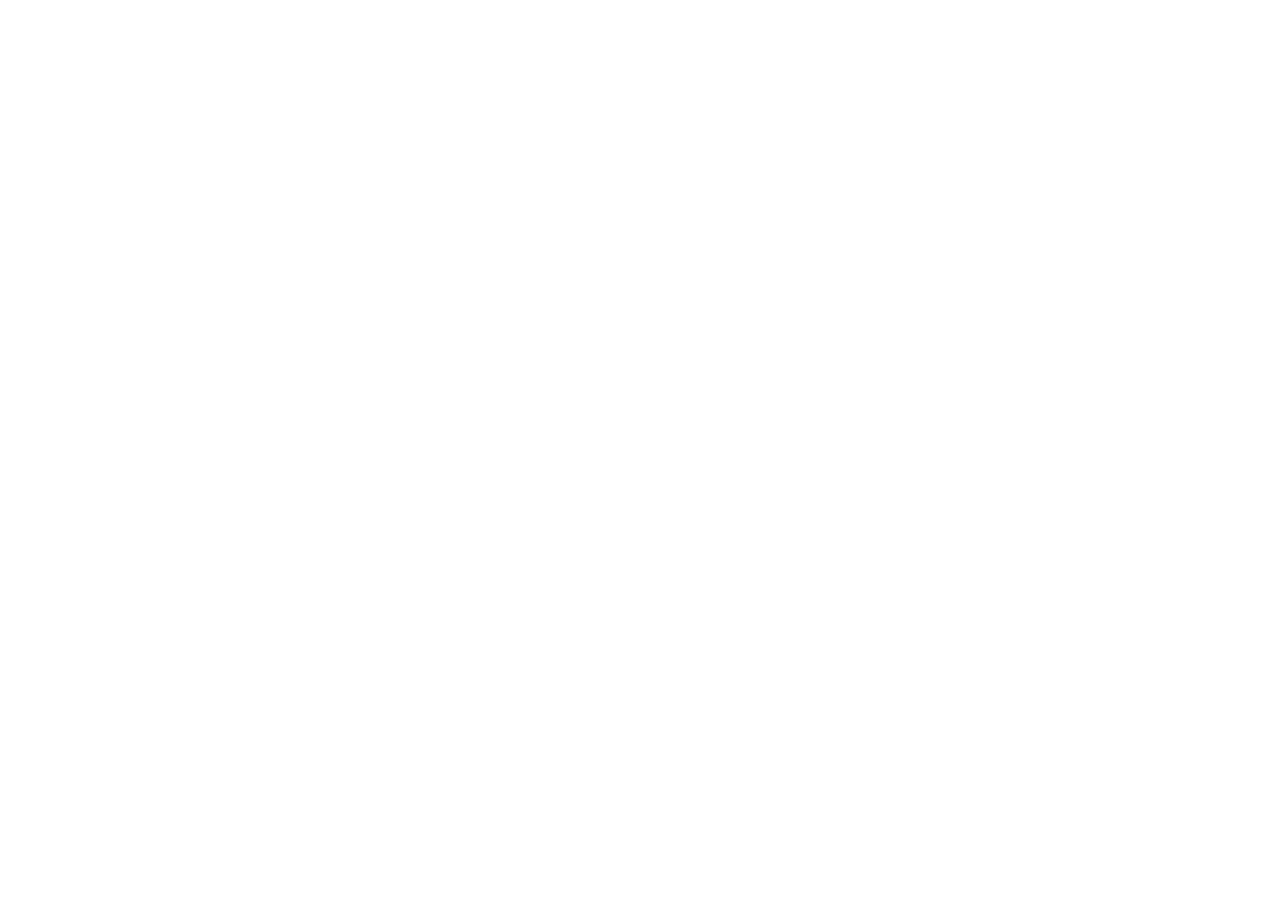
==== index.html @ b92d348f "Initial commit" ====
<!DOCTYPE html>
<html lang="ru">
  <head>
    <meta charset="UTF-8" />
    <meta http-equiv="X-UA-Compatible" content="IE=edge" />
    <meta name="viewport" content="width=device-width, initial-scale=1.0" />
    <title>Оно тебе надо — аукцион вещей, в которые никто не верил</title>
  </head>
  <body></body>
</html>
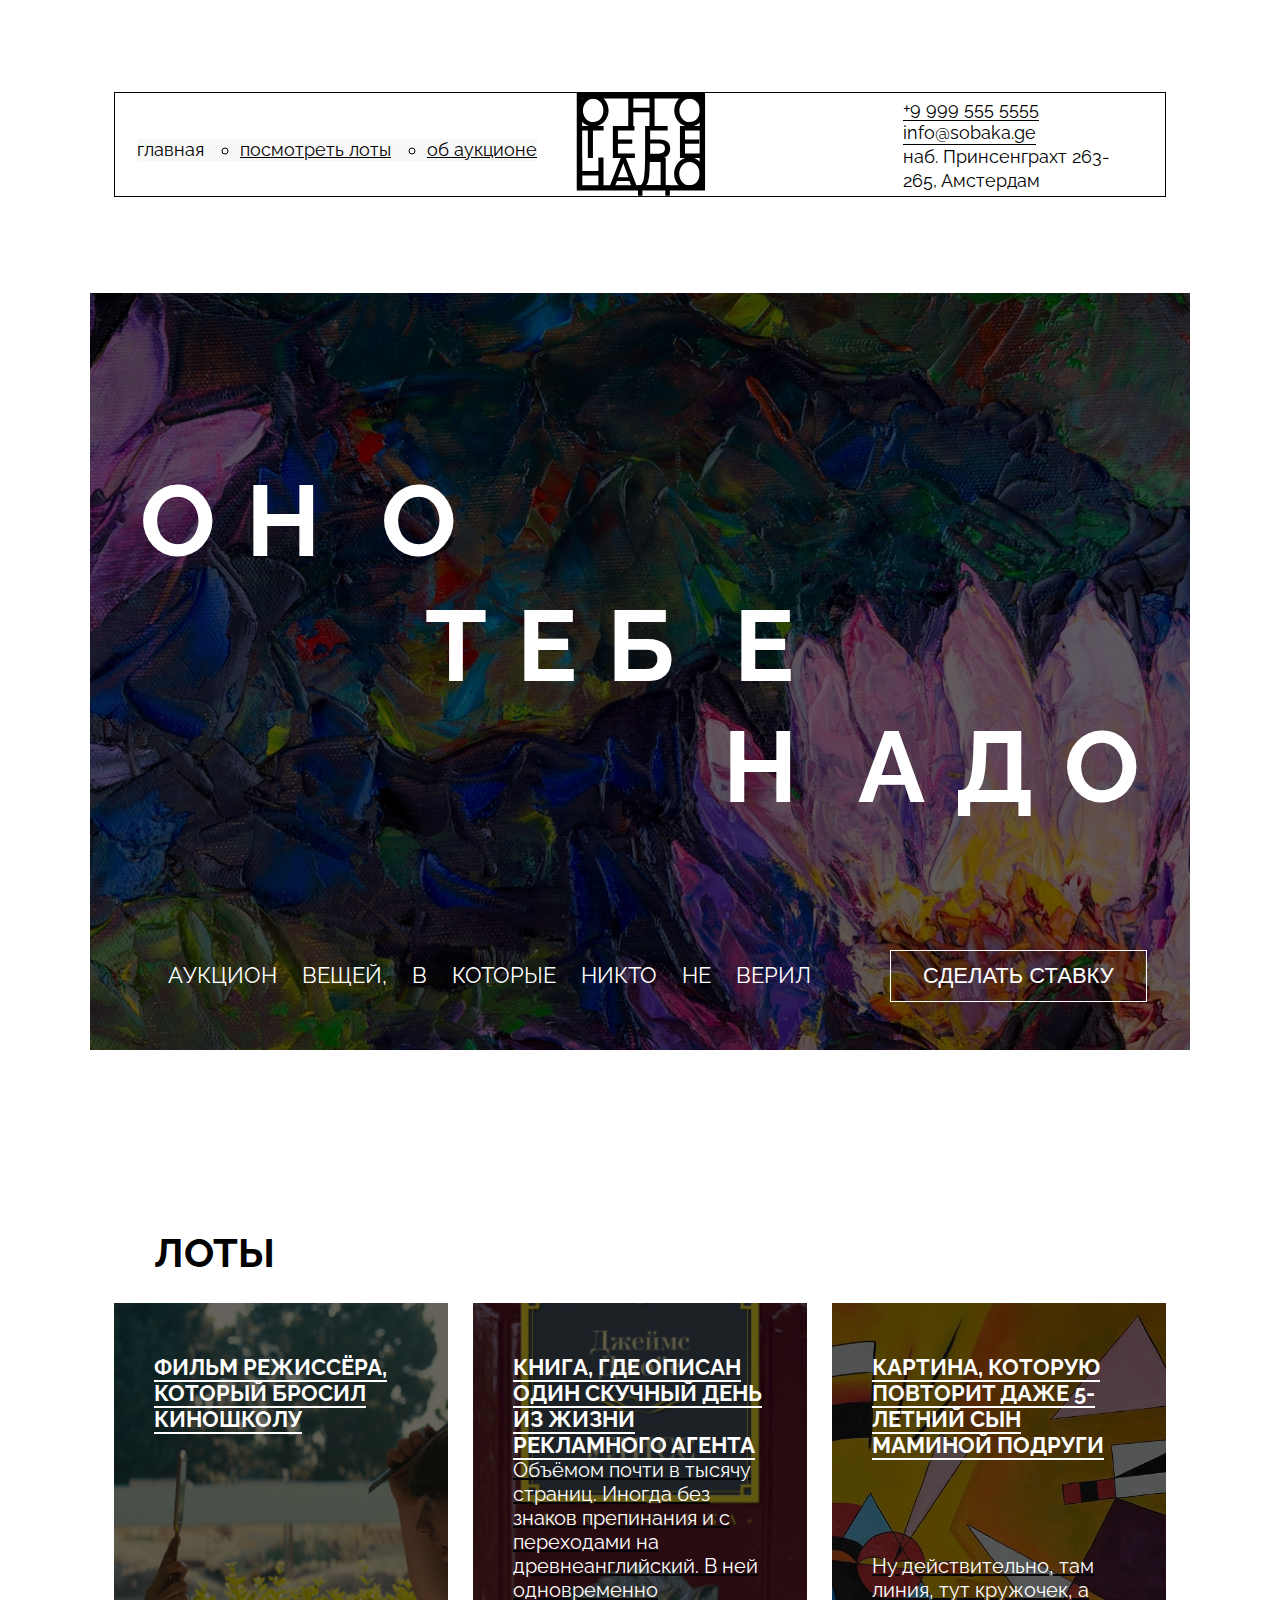
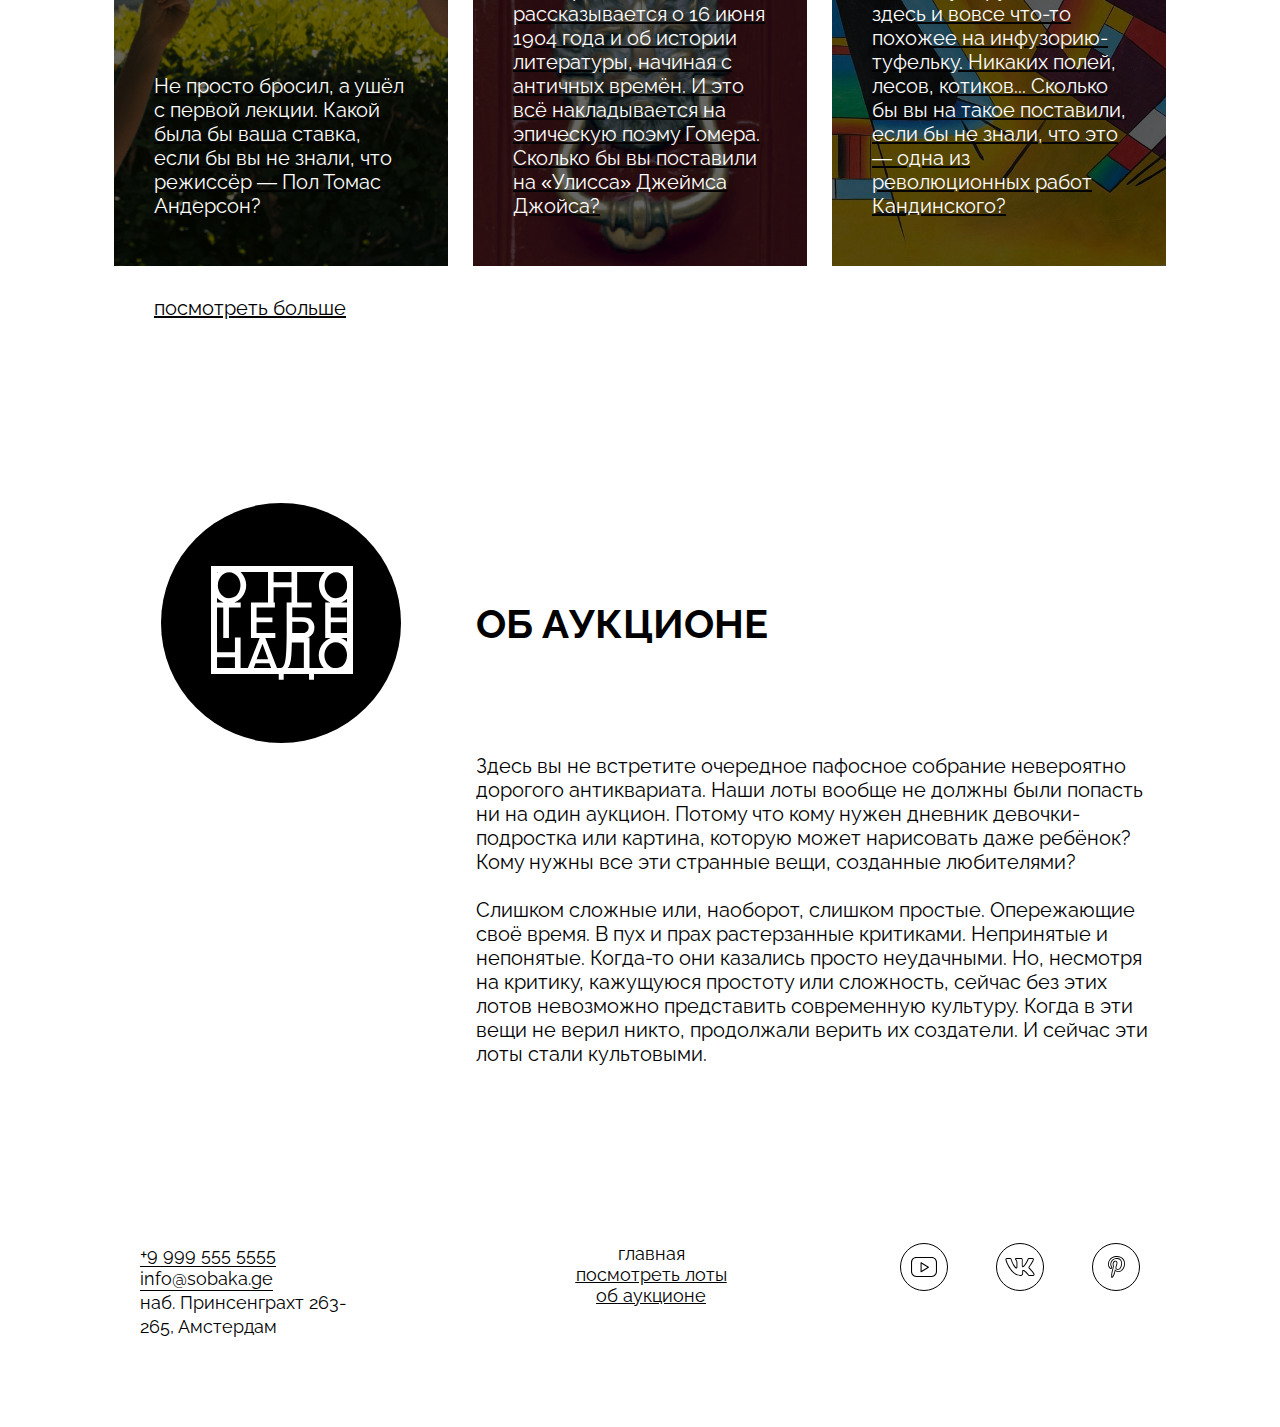
==== commit d73a75bb: "ono-tebe-nado-first-review" ====
--- a/index.html
+++ b/index.html
@@ -1,10 +1,118 @@
 <!DOCTYPE html>
 <html lang="ru">
-  <head>
+  <head >
     <meta charset="UTF-8" />
     <meta http-equiv="X-UA-Compatible" content="IE=edge" />
     <meta name="viewport" content="width=device-width, initial-scale=1.0" />
     <title>Оно тебе надо — аукцион вещей, в которые никто не верил</title>
+    <link rel="stylesheet" href="./fonts/fonts.css" />      
+    <link rel="stylesheet" href="./styles/global.css" />
+    <link rel="stylesheet" href="./styles/style.css" />
   </head>
-  <body></body>
+  <body>      
+      <header class="header">
+        <ul class="header_menu">
+          <a href="#0" class="delete_marker_and_underline">
+            <li >главная</li>
+          </a>
+          <li class="lots_menu">
+            <a href="#lots_id">посмотреть лоты</a>
+          </li>
+          <a href="#about_lots_id">
+            <li class="lots_menu">об аукционе</li>
+          </a>
+        </ul>
+          <a href="#0" class="logo_link">
+            <img class="header__logo" src="./images/logo-black.svg" alt="логотип">
+          </a>
+        <ul class="contacts">
+          <a href="tel:+9 999 555 5555" class="link">+9 999 555 5555</a>
+          <a href="info@sobaka.ge" class="link">info@sobaka.ge</a>
+          <address>
+            <a href="#" class="address">наб. Принсенграхт 263-<br>265, Амстердам</a>
+          </address>
+        </ul>
+      </header>
+      <section class="cover" width='1100px' height='757px'>
+        <img class="img_cover overlay" src='./images/cover.jpg' alt="картина с цветами"> 
+        <h1 class="cover__title">
+          <span>
+          <span class="line_height">
+            <span class="ono">о<span class="interval60px">но</span>
+            </span><br>
+          <span class="tebe">
+            <span class="interval30px">
+              <span class="interval30px">те</span><span class="interval60px">бе</span>
+            </span>
+          </span>
+        </span><br>
+          <span class="nado">
+            <span class="interval60px">на</span><span class="interval30px delete_last_interval">до</span>
+          </span>
+        </span>
+        </h1>
+        <div class="subline">
+          <div>аукцион вещей, в которые никто не верил</div>
+          <form action="#0" target="_blank"><button class="bet-button">сделать ставку</button></form>
+        </div>        
+      </section>    
+      <h1 class="lots_title_h1">лоты</h1>
+      <section class="lots_item_list" id="lots_id">                
+        <a href="#0" class="lot_card_link"><article class="lot_card">
+          <img src="./images/card-lot-01.jpg" alt="парень и девушка" class="img_lots overlay">
+          <h2 class="lots_title">Фильм режиссёра, который бросил киношколу</h2>
+          <div class="lots_text1 lots_text">Не просто бросил, а ушёл с первой лекции. Какой была бы ваша ставка, если бы вы не знали, что режиссёр — Пол Томас Андерсон?</div>
+        </article>
+      </a>
+        <a href="#0" class="lot_card_link"><article class="lot_card">
+          <img src="./images/card-lot-02.jpg" alt="книга Джеймса Джойса" class="img_lots overlay">    
+          <h2 class="lots_title">Книга, где описан один скучный день из жизни рекламного агента</h2>
+          <div class="lots_text lots_text2">Объёмом почти в тысячу страниц. Иногда без знаков препинания и с переходами на древнеанглийский. В ней одновременно рассказывается о 16 июня 1904 года и об истории литературы, начиная с античных времён. И это всё накладывается на эпическую поэму Гомера. Сколько бы вы поставили на «Улисса» Джеймса Джойса?</div>                   
+        </article>
+      </a>
+        <a href="#0" class="lot_card_link"><article class="lot_card">
+          <img src="./images/card-lot-03.jpg" alt="картина в стиле импрессионизма" class="img_lots overlay">
+          <h2 class="lots_title">Картина, которую повторит даже 5-летний сын маминой подруги</h2>
+          <div class="lots_text lots_text3">Ну действительно, там линия, тут кружочек, а здесь и вовсе что-то похожее на инфузорию-туфельку. Никаких полей, лесов, котиков... Сколько бы вы на такое поставили, если бы не знали, что это — одна из революционных работ Кандинского?</div>         
+        </article>
+      </a> 
+      </section>
+    </div>
+    <a href="#lots_id"><p class="lots__look-more-link">посмотреть больше</p></a>
+    <div>
+      <section class="about" id="about_lots_id">                 
+        <div class="circle">
+          <img src="./images/logo-white.svg" alt="логотип" class="white_logo">
+        </div>  
+          <h2 class="about_title">об аукционе</h2>
+          <div class="article article1">Здесь вы не встретите очередное пафосное собрание невероятно дорогого антиквариата. Наши лоты вообще не должны были попасть ни на один аукцион. Потому что кому нужен дневник девочки-подростка или картина, которую может нарисовать даже ребёнок? Кому нужны все эти странные вещи, созданные любителями?</div>
+          <div class="article article2">Слишком сложные или, наоборот, слишком простые. Опережающие своё время. В пух и прах растерзанные критиками. Непринятые и непонятые. Когда-то они казались просто неудачными. Но, несмотря
+        на критику, кажущуюся простоту или сложность, сейчас без этих лотов невозможно представить современную культуру. Когда в эти вещи не верил никто, продолжали верить их создатели. И сейчас эти лоты стали культовыми.</div>
+      </section>
+      <footer class="footer">
+       <ul class="contacts footer_contacts">
+          <a href="tel:+9 999 555 5555" class="link">+9 999 555 5555</a>
+          <a href="mailto:info@sobaka.ge" class="link">info@sobaka.ge</a>          
+          <address>
+            <a href="#0" class="address">наб. Принсенграхт 263-<br>265, Амстердам</a>
+          </address>
+        </ul>
+        <nav class="footer_menu">
+          <a href="#top" class="delete_marker_and_underline">
+            <p align="center">главная</p>
+          </a>
+          <a href="#lots_id">
+            <p class="lots_menu" align="center">посмотреть лоты</p>
+          </a>          
+          <a href="#about_lots_id">
+            <p class="lots_menu" align="center" >об аукционе</p>
+          </a>
+        </nav>
+        <div class="logos">
+          <img src="./images/yt.svg" alt="лотип Ютуба" class="socials_logo">
+          <img src="./images/vk.svg" alt="Вконтакте" class="socials_logo">
+          <img src="./images/pinterest.svg" alt="логотип Пинтерест" class="socials_logo">
+        </div>      
+      </footer>            
+  </body>
 </html>
--- a/fonts/fonts.css
+++ b/fonts/fonts.css
@@ -0,0 +1,17 @@
+@font-face {
+  font-family: Raleway;
+  src:
+    url(./Raleway-Regular.woff2) format('woff2'),
+    url(./Raleway-Regular.woff) format('woff');
+  font-weight: normal;
+  font-display: swap;
+}
+
+@font-face {
+  font-family: Raleway;
+  src:
+    url(./Raleway-Bold.woff2) format('woff2'),
+    url(./Raleway-Bold.woff) format('woff');
+  font-weight: bold;
+  font-display: swap;
+}
--- a/styles/global.css
+++ b/styles/global.css
@@ -0,0 +1,34 @@
+*,
+*::before,
+*::after {
+  box-sizing: border-box;
+}
+
+body {
+  width: 1100px;
+  margin: 0 auto;
+  font-family: Raleway, sans-serif;
+}
+
+h1,
+h2,
+h3,
+h4,
+h5,
+h6,
+p,
+ul,
+ol,
+li,
+blockquote {
+  margin: 0;
+  padding: 0;
+}
+
+a {
+  color: inherit;
+}
+
+img {
+  width: 100%;
+}
--- a/styles/style.css
+++ b/styles/style.css
@@ -0,0 +1,318 @@
+body {    
+    width: 1100px;
+}
+
+button{
+    font-size: 22px;
+    font-weight: 500;
+    color: white;
+    text-transform: uppercase;
+    border: 1px solid white;
+    padding: 12px 32px;
+} 
+
+.header {
+    min-height: 105px;
+    position: relative;
+    display: flex;
+    flex-direction: row;
+    justify-content: space-between;
+    border: 1px solid black;
+    margin-top: 92px;
+    margin-left: 24px;
+    margin-right: 24px;
+}
+
+.header_menu {    
+    display: flex;
+    gap: 36px;
+    white-space: nowrap;
+    height: 22px;
+    margin-top: 46px;
+    margin-left: 22px;
+    background-color: rgb(248, 248, 248);
+    font-size: 18px;
+    width: 400;
+}
+
+.lots_menu {
+    text-decoration: underline;
+    list-style-type: circle;  
+}
+
+.delete_marker_and_underline {
+    list-style-type: none; 
+    text-decoration: none;    
+}
+
+.logo_link {
+    display: block;
+}
+
+.header__logo {    
+    position: absolute;
+    left: 50%;
+    height: 100%;
+    width: 148px;
+    transform: translate(-50%, 0);
+}
+
+.link {                         
+    text-underline-offset: 5px;
+    text-decoration-skip-ink: none;
+}
+
+.contacts {    
+    display: flex;
+    flex-direction: column;
+    font-size: 18px;
+    width: 400;
+    line-height: 24px;    
+    align-items: last baseline;
+    justify-content: center;
+    margin-right: 55px;
+    list-style-type: none;    
+}
+
+.address {
+    display: block;
+    font-style: normal;
+    text-decoration: none;
+  }
+
+.cover {
+    position: relative;
+    z-index: 3;
+    height: 757px;
+    width: 1100px;
+    color: white;
+    text-transform: uppercase;
+    margin: 96px 0 179px 0;
+}
+
+.overlay {
+    position: absolute;
+    object-fit: cover;
+    filter: brightness(40%);
+}
+.img_cover {    
+    height: 757px;
+}
+
+.cover__title {
+    position: relative;
+    padding-top: 165px;
+    margin-bottom: 137px;
+    font-size: 100px;
+    font-weight: 700;
+    letter-spacing: 30px;
+}
+
+.interval60px {           
+    letter-spacing: 60px;
+}
+
+.interval30px {
+    letter-spacing: 30px;
+}
+
+.delete_last_interval {   /*удаляем интервал между "на" и "до"*/
+    margin-left: -30px;
+} 
+
+.line_height {
+    line-height: 1.25;
+}
+
+.ono{
+    margin-left: 50px;
+}
+
+.tebe{    
+    margin-left: 335px;
+}
+
+.nado{
+    margin-left: 633px;
+}
+
+.cover {
+    margin-bottom: 179px;
+}
+
+.subline {
+    position: relative;
+    display: flex;
+    justify-content: space-between;
+    white-space: nowrap; 
+    margin-left: 78px;
+    font-weight: 400;
+    font-size: 22px;
+    word-spacing: 19px;
+}
+
+.bet-button {
+    background-color: rgba(255, 255, 255, 0);
+    outline: none;
+    margin-left: 79px;
+    margin-right: 50px;
+    margin-top: -12px;
+}
+
+.lots_item_list{
+    max-width: 1052px;
+    display: grid;
+    grid-template-columns: repeat(3, 334px);
+    grid-auto-flow: row;    
+    grid-column-gap: 25px;
+    grid-row-gap: 55px;
+    margin-left: 24px;
+    margin-right: 24px;
+    margin-bottom: 0px;
+}
+
+.lots_title_h1 {     
+    font-size: 40px;
+    font-weight: 700;
+    text-transform: uppercase;
+    margin-left: 64px;    
+    margin-bottom: 27px;    
+}
+
+.img_lots {
+    height: 563px;
+    max-width: 334px;
+}
+
+.lot_card {
+    height: 563px;
+    max-width: 334px;
+    display: flex;
+    flex-direction: column;
+    justify-content: space-between;
+}
+
+.lots_title {
+    position: relative;
+    font-size: 22px;
+    font-weight: 700;
+    color: white;
+    text-decoration: underline;
+    text-underline-position: under;
+    text-transform: uppercase;
+    margin: 51px 40px 0 40px;
+}
+
+.lots_text {
+    position: relative;
+    font-size: 20px;
+    font-weight: 400;
+    color: white;
+    align-self: flex-end;
+    margin: 0px 40px 48px 40px;
+}
+
+.lots__look-more-link{
+    margin-top: 30px;
+    margin-left: 64px;    
+    color: black;
+    position: relative;
+    z-index:1;
+    font-size: 20px;
+    font-weight: 400;
+    text-decoration: underline;
+    text-transform: lowercase;    
+}
+
+.about {
+    margin: 148px 24px 100px 24px;
+    display: grid;
+    min-height: 595px;
+    grid-template-columns: 362px 1fr;
+    grid-template-rows: 48% 1fr 1fr;
+    grid-template-areas:
+    "white_logo about_title"
+    ".  article1"
+    ".  article2";    
+    margin-bottom: 180px;
+ }
+
+ .circle {
+    grid-area: white_logo;
+    position: absolute;
+    width: 240px;
+    height: 240px;
+    background: #000;
+    border-radius: 50%;
+    display: flex;
+    justify-content: center;
+    align-items: center;
+    margin-top: 35px;
+    margin-left: 47px;
+    margin-right: 72px;
+ }
+
+.white_logo {
+    position: relative;
+    z-index: 1;
+    width: 148px;
+    height: 114px;
+}
+
+.about_title {
+    grid-area: about_title;
+    font-size: 40px;
+    font-weight: 700;
+    text-transform: uppercase;
+    line-height: 47px;
+    align-content: center;
+    margin-top: 25px;
+}
+
+.article1 {
+    grid-area: article1;
+    font-size: 20px;
+    font-weight: 400;
+    line-height: 24px;
+}
+
+.article2 {
+    grid-area: article2;
+    font-size: 20px;
+    font-weight: 400;
+    line-height: 24px;
+    margin-top: 24px;
+}
+
+.footer {
+    position: relative;
+    display: flex;
+    justify-content: space-between;    
+    margin-left: 50px;
+    margin-right: 50px;
+    margin-bottom: 88px;
+}
+
+.footer_contacts {
+    grid-area: footer_contacts;    
+    max-width: 235px;
+}
+
+.footer_menu {    
+    flex-direction: column;
+    font-size: 18px;
+    width: 400;
+    align-items: center;    
+}
+ 
+.logos {    
+    display: flex;
+    gap: 48px;
+    flex-direction: row;
+}
+
+.socials_logo {
+    max-height: 48px;
+    max-width: 48px;
+}
+
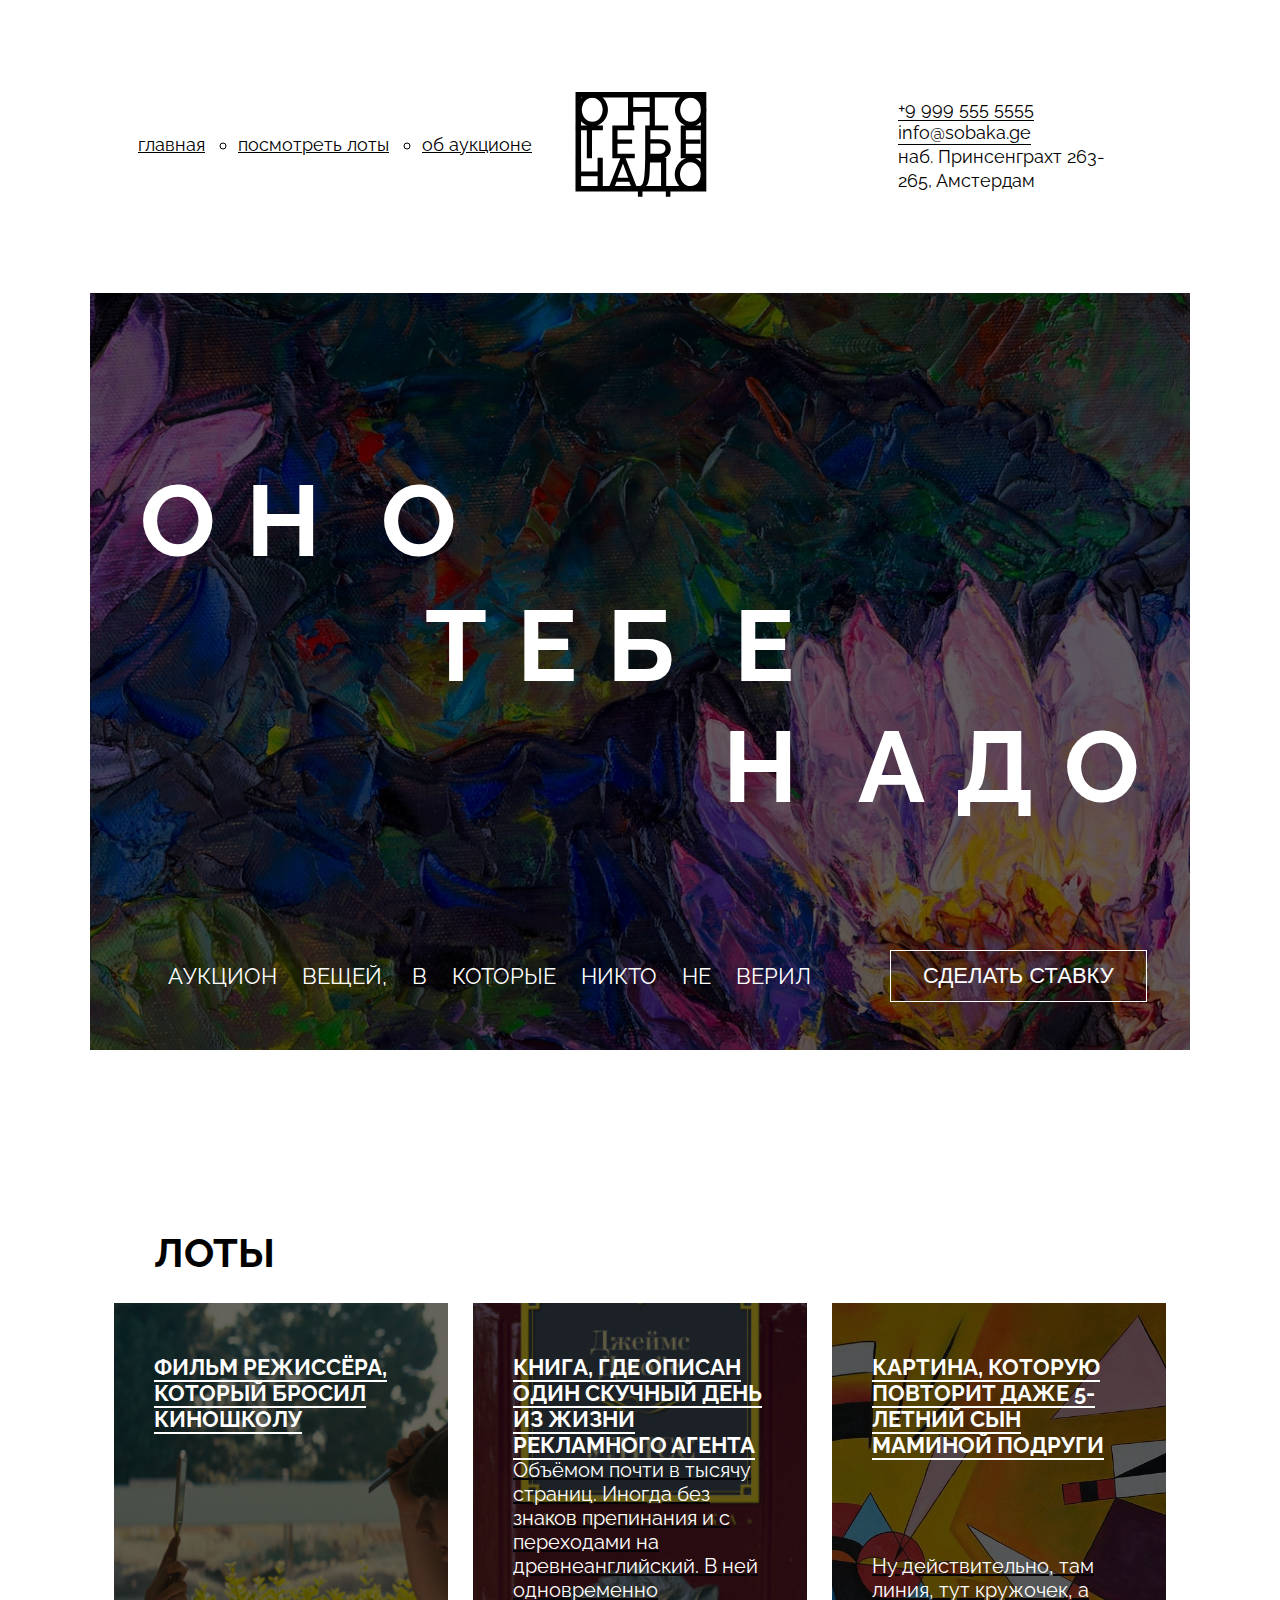
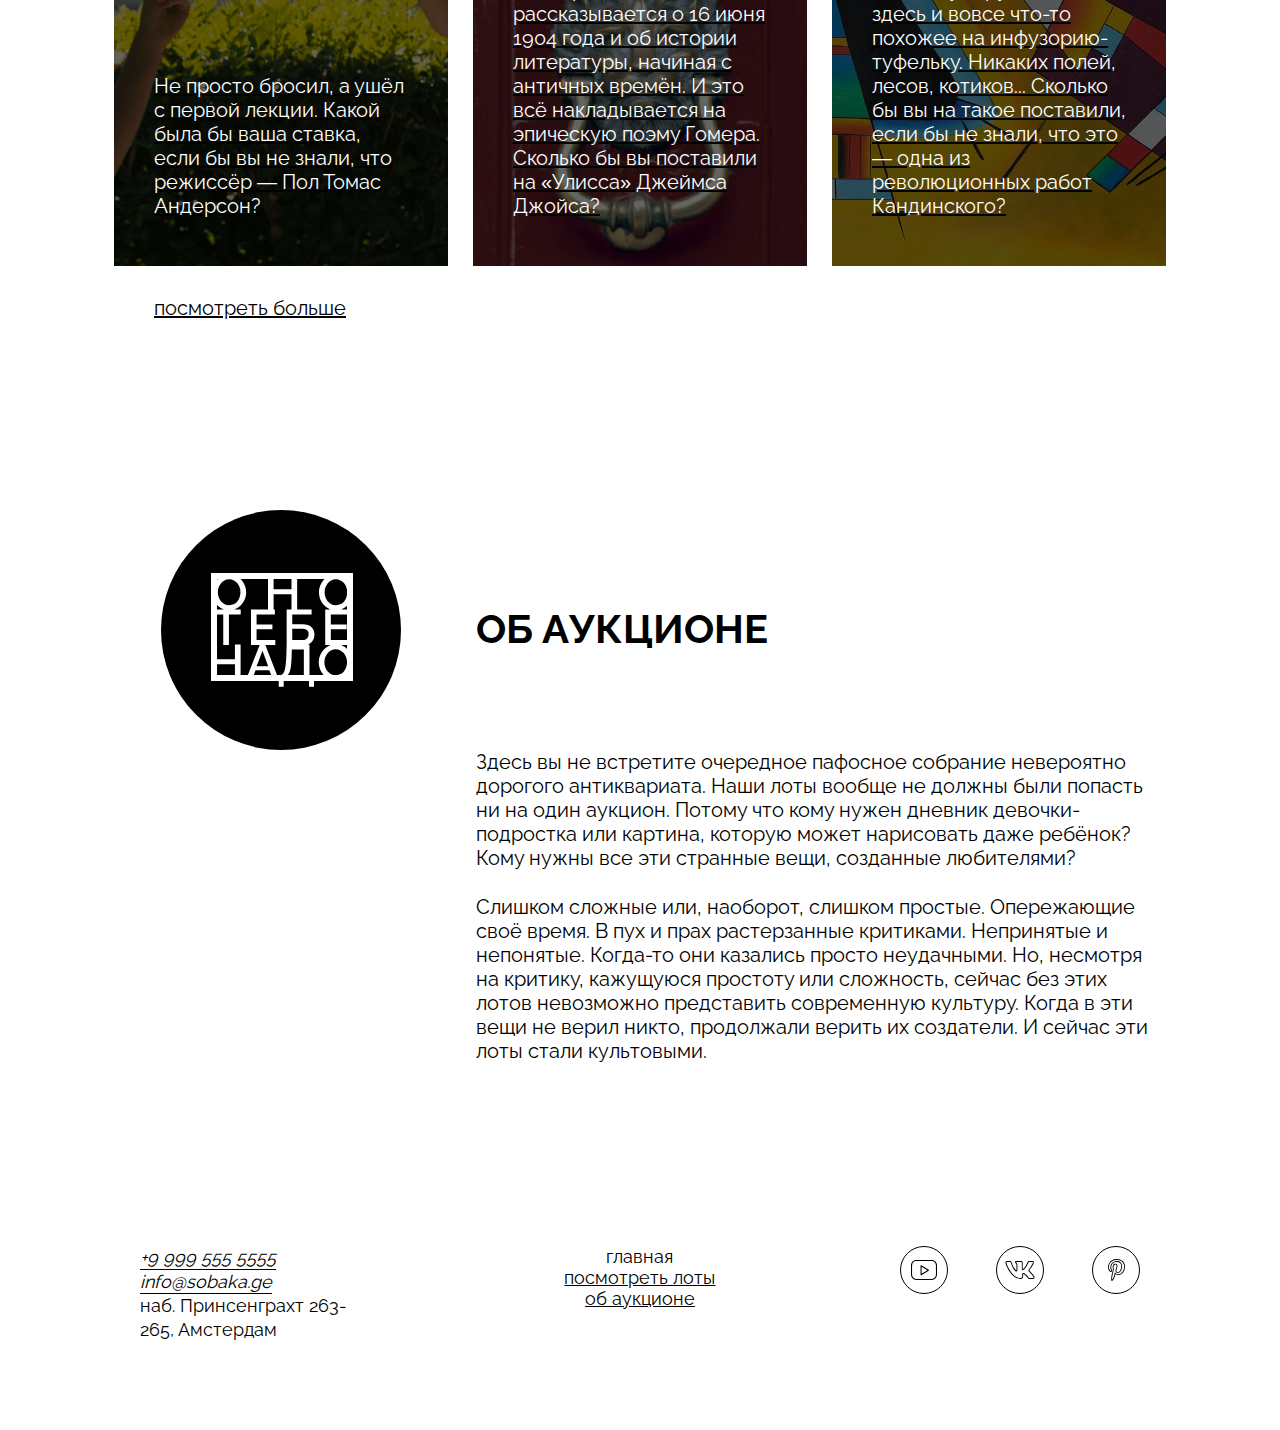
==== commit 08dfe0f8: "ono-tebe-nado-second-review" ====
--- a/index.html
+++ b/index.html
@@ -9,110 +9,99 @@
     <link rel="stylesheet" href="./styles/global.css" />
     <link rel="stylesheet" href="./styles/style.css" />
   </head>
-  <body>      
+  <body>
+    <main>    
       <header class="header">
-        <ul class="header_menu">
-          <a href="#0" class="delete_marker_and_underline">
-            <li >главная</li>
-          </a>
-          <li class="lots_menu">
-            <a href="#lots_id">посмотреть лоты</a>
-          </li>
-          <a href="#about_lots_id">
-            <li class="lots_menu">об аукционе</li>
-          </a>
-        </ul>
+        <nav>
+          <ul class="header_menu">
+            <li class=" delete_marker_and_underline"><a href="#0" >главная</a></li>          
+            <li class="lots_menu"><a href="#lots_id" >посмотреть лоты</a></li>          
+            <li class="lots_menu"><a href="#about_lots_id">об аукционе</a></li>
+          </ul>
+        </nav>
           <a href="#0" class="logo_link">
             <img class="header__logo" src="./images/logo-black.svg" alt="логотип">
           </a>
-        <ul class="contacts">
-          <a href="tel:+9 999 555 5555" class="link">+9 999 555 5555</a>
-          <a href="info@sobaka.ge" class="link">info@sobaka.ge</a>
-          <address>
-            <a href="#" class="address">наб. Принсенграхт 263-<br>265, Амстердам</a>
-          </address>
-        </ul>
+        <address class="contacts address header_contacts">
+          <a href="tel:+99995555555" class="link">+9 999 555 5555</a>
+          <a href="mailto:info@sobaka.ge" class="link">info@sobaka.ge</a>          
+          <p class="address">наб. Принсенграхт 263-265, Амстердам</p>
+         </address>        
       </header>
-      <section class="cover" width='1100px' height='757px'>
-        <img class="img_cover overlay" src='./images/cover.jpg' alt="картина с цветами"> 
+      <section class="cover">        
         <h1 class="cover__title">
           <span>
           <span class="line_height">
-            <span class="ono">о<span class="interval60px">но</span>
+            <span class="ono">о<span class="big_interval">но</span>
             </span><br>
           <span class="tebe">
-            <span class="interval30px">
-              <span class="interval30px">те</span><span class="interval60px">бе</span>
+            <span class="small_interval">
+              <span class="small_interval">те</span><span class="big_interval">бе</span>
             </span>
           </span>
         </span><br>
           <span class="nado">
-            <span class="interval60px">на</span><span class="interval30px delete_last_interval">до</span>
+            <span class="big_interval">на</span><span class="small_interval delete_last_interval">до</span>
           </span>
         </span>
         </h1>
         <div class="subline">
-          <div>аукцион вещей, в которые никто не верил</div>
-          <form action="#0" target="_blank"><button class="bet-button">сделать ставку</button></form>
+          <p>аукцион вещей, в которые никто не верил</p>
+          <button class="bet-button">сделать ставку</button>
         </div>        
       </section>    
-      <h1 class="lots_title_h1">лоты</h1>
-      <section class="lots_item_list" id="lots_id">                
-        <a href="#0" class="lot_card_link"><article class="lot_card">
-          <img src="./images/card-lot-01.jpg" alt="парень и девушка" class="img_lots overlay">
+      <section class="lots_item_list" id="lots_id"> 
+        <h2 class="lots_item_list_title">лоты</h2>               
+        <a href="#0" class="lot_card_link film_of_Thomas_Anderson">
+          <div class="lot_card">          
           <h2 class="lots_title">Фильм режиссёра, который бросил киношколу</h2>
-          <div class="lots_text1 lots_text">Не просто бросил, а ушёл с первой лекции. Какой была бы ваша ставка, если бы вы не знали, что режиссёр — Пол Томас Андерсон?</div>
-        </article>
+          <p class="lots_text">Не просто бросил, а ушёл с первой лекции. Какой была бы ваша ставка, если бы вы не знали, что режиссёр — Пол Томас Андерсон?</p>
+        </div>
       </a>
-        <a href="#0" class="lot_card_link"><article class="lot_card">
-          <img src="./images/card-lot-02.jpg" alt="книга Джеймса Джойса" class="img_lots overlay">    
+      <a href="#0" class="lot_card_link book_of_James_Joyce">
+        <div class="lot_card">          
           <h2 class="lots_title">Книга, где описан один скучный день из жизни рекламного агента</h2>
-          <div class="lots_text lots_text2">Объёмом почти в тысячу страниц. Иногда без знаков препинания и с переходами на древнеанглийский. В ней одновременно рассказывается о 16 июня 1904 года и об истории литературы, начиная с античных времён. И это всё накладывается на эпическую поэму Гомера. Сколько бы вы поставили на «Улисса» Джеймса Джойса?</div>                   
-        </article>
+          <p class="lots_text">Объёмом почти в тысячу страниц. Иногда без знаков препинания и с переходами на древнеанглийский. В ней одновременно рассказывается о 16 июня 1904 года и об истории литературы, начиная с античных времён. И это всё накладывается на эпическую поэму Гомера. Сколько бы вы поставили на «Улисса» Джеймса Джойса?</p>                   
+        </div>
       </a>
-        <a href="#0" class="lot_card_link"><article class="lot_card">
-          <img src="./images/card-lot-03.jpg" alt="картина в стиле импрессионизма" class="img_lots overlay">
-          <h2 class="lots_title">Картина, которую повторит даже 5-летний сын маминой подруги</h2>
-          <div class="lots_text lots_text3">Ну действительно, там линия, тут кружочек, а здесь и вовсе что-то похожее на инфузорию-туфельку. Никаких полей, лесов, котиков... Сколько бы вы на такое поставили, если бы не знали, что это — одна из революционных работ Кандинского?</div>         
-        </article>
+        <a href="#0" class="lot_card_link Kandinsky_picture">
+          <div class="lot_card">            
+            <h2 class="lots_title">Картина, которую повторит даже 5-летний сын маминой подруги</h2>
+            <p class="lots_text">Ну действительно, там линия, тут кружочек, а здесь и вовсе что-то похожее на инфузорию-туфельку. Никаких полей, лесов, котиков... Сколько бы вы на такое поставили, если бы не знали, что это — одна из революционных работ Кандинского?</p>         
+          </div>
       </a> 
-      </section>
-    </div>
-    <a href="#lots_id"><p class="lots__look-more-link">посмотреть больше</p></a>
-    <div>
+      </section>      
+    <a href="#lots_id" class="lots__look-more-link">посмотреть больше</a>
       <section class="about" id="about_lots_id">                 
         <div class="circle">
           <img src="./images/logo-white.svg" alt="логотип" class="white_logo">
         </div>  
           <h2 class="about_title">об аукционе</h2>
-          <div class="article article1">Здесь вы не встретите очередное пафосное собрание невероятно дорогого антиквариата. Наши лоты вообще не должны были попасть ни на один аукцион. Потому что кому нужен дневник девочки-подростка или картина, которую может нарисовать даже ребёнок? Кому нужны все эти странные вещи, созданные любителями?</div>
-          <div class="article article2">Слишком сложные или, наоборот, слишком простые. Опережающие своё время. В пух и прах растерзанные критиками. Непринятые и непонятые. Когда-то они казались просто неудачными. Но, несмотря
-        на критику, кажущуюся простоту или сложность, сейчас без этих лотов невозможно представить современную культуру. Когда в эти вещи не верил никто, продолжали верить их создатели. И сейчас эти лоты стали культовыми.</div>
-      </section>
+          <p class="article first_article">Здесь вы не встретите очередное пафосное собрание невероятно дорогого антиквариата. Наши лоты вообще не должны были попасть ни на один аукцион. Потому что кому нужен дневник девочки-подростка или картина, которую может нарисовать даже ребёнок? Кому нужны все эти странные вещи, созданные любителями?</p>
+          <p class="article second_article">Слишком сложные или, наоборот, слишком простые. Опережающие своё время. В пух и прах растерзанные критиками. Непринятые и непонятые. Когда-то они казались просто неудачными. Но, несмотря
+        на критику, кажущуюся простоту или сложность, сейчас без этих лотов невозможно представить современную культуру. Когда в эти вещи не верил никто, продолжали верить их создатели. И сейчас эти лоты стали культовыми.</p>
+      </section> 
       <footer class="footer">
-       <ul class="contacts footer_contacts">
-          <a href="tel:+9 999 555 5555" class="link">+9 999 555 5555</a>
-          <a href="mailto:info@sobaka.ge" class="link">info@sobaka.ge</a>          
-          <address>
-            <a href="#0" class="address">наб. Принсенграхт 263-<br>265, Амстердам</a>
-          </address>
-        </ul>
+        <address class="contacts footer_contacts">
+          <a href="tel:+99995555555" class="link">+9 999 555 5555</a>
+          <a href="mailto:info@sobaka.ge" class="link">info@sobaka.ge</a><br>       
+          <a href="#0" class="address">наб. Принсенграхт 263-265, Амстердам</a>
+      </address>      
         <nav class="footer_menu">
-          <a href="#top" class="delete_marker_and_underline">
-            <p align="center">главная</p>
-          </a>
+          <a href="#top" class="delete_marker_and_underline footer_main_menu">главная</a>
           <a href="#lots_id">
-            <p class="lots_menu" align="center">посмотреть лоты</p>
+            <p class="footer_lots_menu">посмотреть лоты</p>
           </a>          
           <a href="#about_lots_id">
-            <p class="lots_menu" align="center" >об аукционе</p>
+            <p class="footer_lots_menu">об аукционе</p>
           </a>
         </nav>
         <div class="logos">
-          <img src="./images/yt.svg" alt="лотип Ютуба" class="socials_logo">
-          <img src="./images/vk.svg" alt="Вконтакте" class="socials_logo">
-          <img src="./images/pinterest.svg" alt="логотип Пинтерест" class="socials_logo">
+          <a href="https://www.youtube.com/"><img src="./images/yt.svg" alt="лотип Ютуба" class="socials_logo"></a>
+          <a href="https://vk.com"><img src="./images/vk.svg" alt="Вконтакте" class="socials_logo"></a>
+          <a href="https://ru.pinterest.com/"><img src="./images/pinterest.svg" alt="логотип Пинтерест" class="socials_logo"></a>
         </div>      
-      </footer>            
+      </footer> 
+    </main>             
   </body>
 </html>
--- a/styles/style.css
+++ b/styles/style.css
@@ -1,89 +1,79 @@
-body {    
+body {
     width: 1100px;
 }
-
-button{
-    font-size: 22px;
-    font-weight: 500;
-    color: white;
-    text-transform: uppercase;
-    border: 1px solid white;
-    padding: 12px 32px;
-} 
 
 .header {
     min-height: 105px;
     position: relative;
-    display: flex;
-    flex-direction: row;
-    justify-content: space-between;
-    border: 1px solid black;
+    display: grid;
+    grid-template-columns: 1fr 148px 1fr;
+    align-items: center;
     margin-top: 92px;
     margin-left: 24px;
     margin-right: 24px;
-}
-
-.header_menu {    
-    display: flex;
-    gap: 36px;
+   }
+
+.header_menu {
+    display: flex;
+    justify-items: space-evenly;
+    gap: 33px;
     white-space: nowrap;
-    height: 22px;
-    margin-top: 46px;
-    margin-left: 22px;
-    background-color: rgb(248, 248, 248);
+    margin-left: 24px;
     font-size: 18px;
-    width: 400;
+    width: 391px;
 }
 
 .lots_menu {
     text-decoration: underline;
-    list-style-type: circle;  
+    list-style-type: circle;
 }
 
 .delete_marker_and_underline {
-    list-style-type: none; 
-    text-decoration: none;    
+    list-style-type: none;
+    text-decoration: none;
 }
 
 .logo_link {
     display: block;
-}
-
-.header__logo {    
-    position: absolute;
-    left: 50%;
+    height: 105px;
+}
+
+.header__logo {
     height: 100%;
     width: 148px;
-    transform: translate(-50%, 0);
-}
-
-.link {                         
+}
+
+.link {
     text-underline-offset: 5px;
     text-decoration-skip-ink: none;
 }
 
-.contacts {    
+.contacts {
     display: flex;
     flex-direction: column;
+    max-width: 235px;    
     font-size: 18px;
-    width: 400;
-    line-height: 24px;    
-    align-items: last baseline;
-    justify-content: center;
+    line-height: 24px; 
     margin-right: 55px;
-    list-style-type: none;    
-}
-
-.address {
-    display: block;
+}
+
+.address {   
     font-style: normal;
     text-decoration: none;
   }
 
+.header_contacts {
+    margin-left: 184px;
+    justify-self: flex-end;
+}
+
 .cover {
+    background-image: linear-gradient(rgba(0,0,0,0.6),rgba(0,0,0,0.6)), url("../images/cover.jpg");
+    background-size: cover;
+    background-position: center;
     position: relative;
     z-index: 3;
-    height: 757px;
+    min-height: 757px;
     width: 1100px;
     color: white;
     text-transform: uppercase;
@@ -95,30 +85,30 @@
     object-fit: cover;
     filter: brightness(40%);
 }
-.img_cover {    
+.img_cover {
     height: 757px;
 }
 
 .cover__title {
     position: relative;
     padding-top: 165px;
-    margin-bottom: 137px;
+    margin-bottom: 125px;
     font-size: 100px;
     font-weight: 700;
+    letter-spacing: 30px;   /* ниже отдельно прописаны line-height для каждого слова */
+}
+
+.big_interval {
+    letter-spacing: 60px;
+}
+
+.small_interval {
     letter-spacing: 30px;
 }
 
-.interval60px {           
-    letter-spacing: 60px;
-}
-
-.interval30px {
-    letter-spacing: 30px;
-}
-
-.delete_last_interval {   /*удаляем интервал между "на" и "до"*/
+.delete_last_interval {  /*удаляем интервал между "на" и "до"*/
     margin-left: -30px;
-} 
+}
 
 .line_height {
     line-height: 1.25;
@@ -126,14 +116,17 @@
 
 .ono{
     margin-left: 50px;
-}
-
-.tebe{    
+    line-height: 115px;
+}
+
+.tebe{
     margin-left: 335px;
+    line-height: 100px;
 }
 
 .nado{
     margin-left: 633px;
+    line-height: 100px;
 }
 
 .cover {
@@ -144,10 +137,12 @@
     position: relative;
     display: flex;
     justify-content: space-between;
-    white-space: nowrap; 
+    align-items: center;
+    white-space: nowrap;
     margin-left: 78px;
     font-weight: 400;
     font-size: 22px;
+    line-height: 28px;
     word-spacing: 19px;
 }
 
@@ -156,46 +151,53 @@
     outline: none;
     margin-left: 79px;
     margin-right: 50px;
-    margin-top: -12px;
+    font-size: 22px;
+    font-weight: 500;
+    color: white;
+    text-transform: uppercase;
+    border: 1px solid white;
+    padding: 12px 32px;
 }
 
 .lots_item_list{
     max-width: 1052px;
     display: grid;
-    grid-template-columns: repeat(3, 334px);
-    grid-auto-flow: row;    
+    grid-template-columns: repeat(3, 334px);    
+    grid-auto-flow: row;
     grid-column-gap: 25px;
-    grid-row-gap: 55px;
+    grid-row-gap: 27px;
     margin-left: 24px;
     margin-right: 24px;
-    margin-bottom: 0px;
-}
-
-.lots_title_h1 {     
+    margin-bottom: 30px;
+}
+
+.lots_item_list > :nth-child(1) {
+    grid-column-start: 1;
+    grid-column-end: 4;
+}
+
+.lots_item_list_title {
     font-size: 40px;
     font-weight: 700;
     text-transform: uppercase;
-    margin-left: 64px;    
-    margin-bottom: 27px;    
-}
-
-.img_lots {
-    height: 563px;
+    margin-left: 40px;
+    
+    line-height: 47px;
+}
+
+.lot_card {
+    min-height: 563px;
     max-width: 334px;
-}
-
-.lot_card {
-    height: 563px;
-    max-width: 334px;
     display: flex;
     flex-direction: column;
-    justify-content: space-between;
+    justify-content: space-between;    
 }
 
 .lots_title {
     position: relative;
     font-size: 22px;
     font-weight: 700;
+    line-height: 26px;
     color: white;
     text-decoration: underline;
     text-underline-position: under;
@@ -207,39 +209,56 @@
     position: relative;
     font-size: 20px;
     font-weight: 400;
+    line-height: 24px;
     color: white;
     align-self: flex-end;
     margin: 0px 40px 48px 40px;
+    text-decoration: none;
+}
+
+.film_of_Thomas_Anderson {
+    background-image: linear-gradient(rgba(0,0,0,0.6),rgba(0,0,0,0.6)), url("../images/card-lot-01.jpg");
+    background-size: cover;
+    background-position: center;
+}
+
+.book_of_James_Joyce {
+    background-image: linear-gradient(rgba(0,0,0,0.6),rgba(0,0,0,0.6)), url("../images/card-lot-02.jpg");
+    background-size: cover;
+    background-position: center;
+}
+
+.Kandinsky_picture {
+    background-image: linear-gradient(rgba(0,0,0,0.6),rgba(0,0,0,0.6)), url("../images/card-lot-03.jpg");
+    background-size: cover;
+    background-position: center;
 }
 
 .lots__look-more-link{
     margin-top: 30px;
-    margin-left: 64px;    
+    margin-left: 64px;
     color: black;
     position: relative;
     z-index:1;
     font-size: 20px;
     font-weight: 400;
     text-decoration: underline;
-    text-transform: lowercase;    
+    text-transform: lowercase;
 }
 
 .about {
-    margin: 148px 24px 100px 24px;
+    margin: 155px 24px 183px 24px;
     display: grid;
-    min-height: 595px;
     grid-template-columns: 362px 1fr;
-    grid-template-rows: 48% 1fr 1fr;
+    grid-template-rows: 275px 145px 1fr;
     grid-template-areas:
     "white_logo about_title"
-    ".  article1"
-    ".  article2";    
-    margin-bottom: 180px;
+    ".  first_article"
+    ".  second_article";
  }
 
  .circle {
     grid-area: white_logo;
-    position: absolute;
     width: 240px;
     height: 240px;
     background: #000;
@@ -265,50 +284,60 @@
     font-weight: 700;
     text-transform: uppercase;
     line-height: 47px;
-    align-content: center;
-    margin-top: 25px;
-}
-
-.article1 {
-    grid-area: article1;
+    margin-top: 130px;    
+}
+
+.article {
     font-size: 20px;
     font-weight: 400;
     line-height: 24px;
 }
 
-.article2 {
-    grid-area: article2;
-    font-size: 20px;
-    font-weight: 400;
-    line-height: 24px;
-    margin-top: 24px;
+.first_article {
+    grid-area: first_article;    
+}
+
+.second_article {
+    grid-area: second_article;   
 }
 
 .footer {
     position: relative;
-    display: flex;
-    justify-content: space-between;    
+    display: grid;
+    grid-template-columns: 1fr 1fr 1fr;
     margin-left: 50px;
     margin-right: 50px;
     margin-bottom: 88px;
 }
 
 .footer_contacts {
-    grid-area: footer_contacts;    
+    display: block;    
     max-width: 235px;
-}
-
-.footer_menu {    
+    flex-direction: column;
+}
+
+.footer_menu {
+    display: flex;
     flex-direction: column;
     font-size: 18px;
-    width: 400;
-    align-items: center;    
-}
- 
-.logos {    
+    line-height: 21px;
+    justify-items: center;
+}
+
+.footer_main_menu {
+    display: flex;
+    justify-content: center;
+}
+
+.footer_lots_menu {
+    text-align: center;
+}
+
+.logos {
     display: flex;
     gap: 48px;
     flex-direction: row;
+    justify-content: end;
 }
 
 .socials_logo {
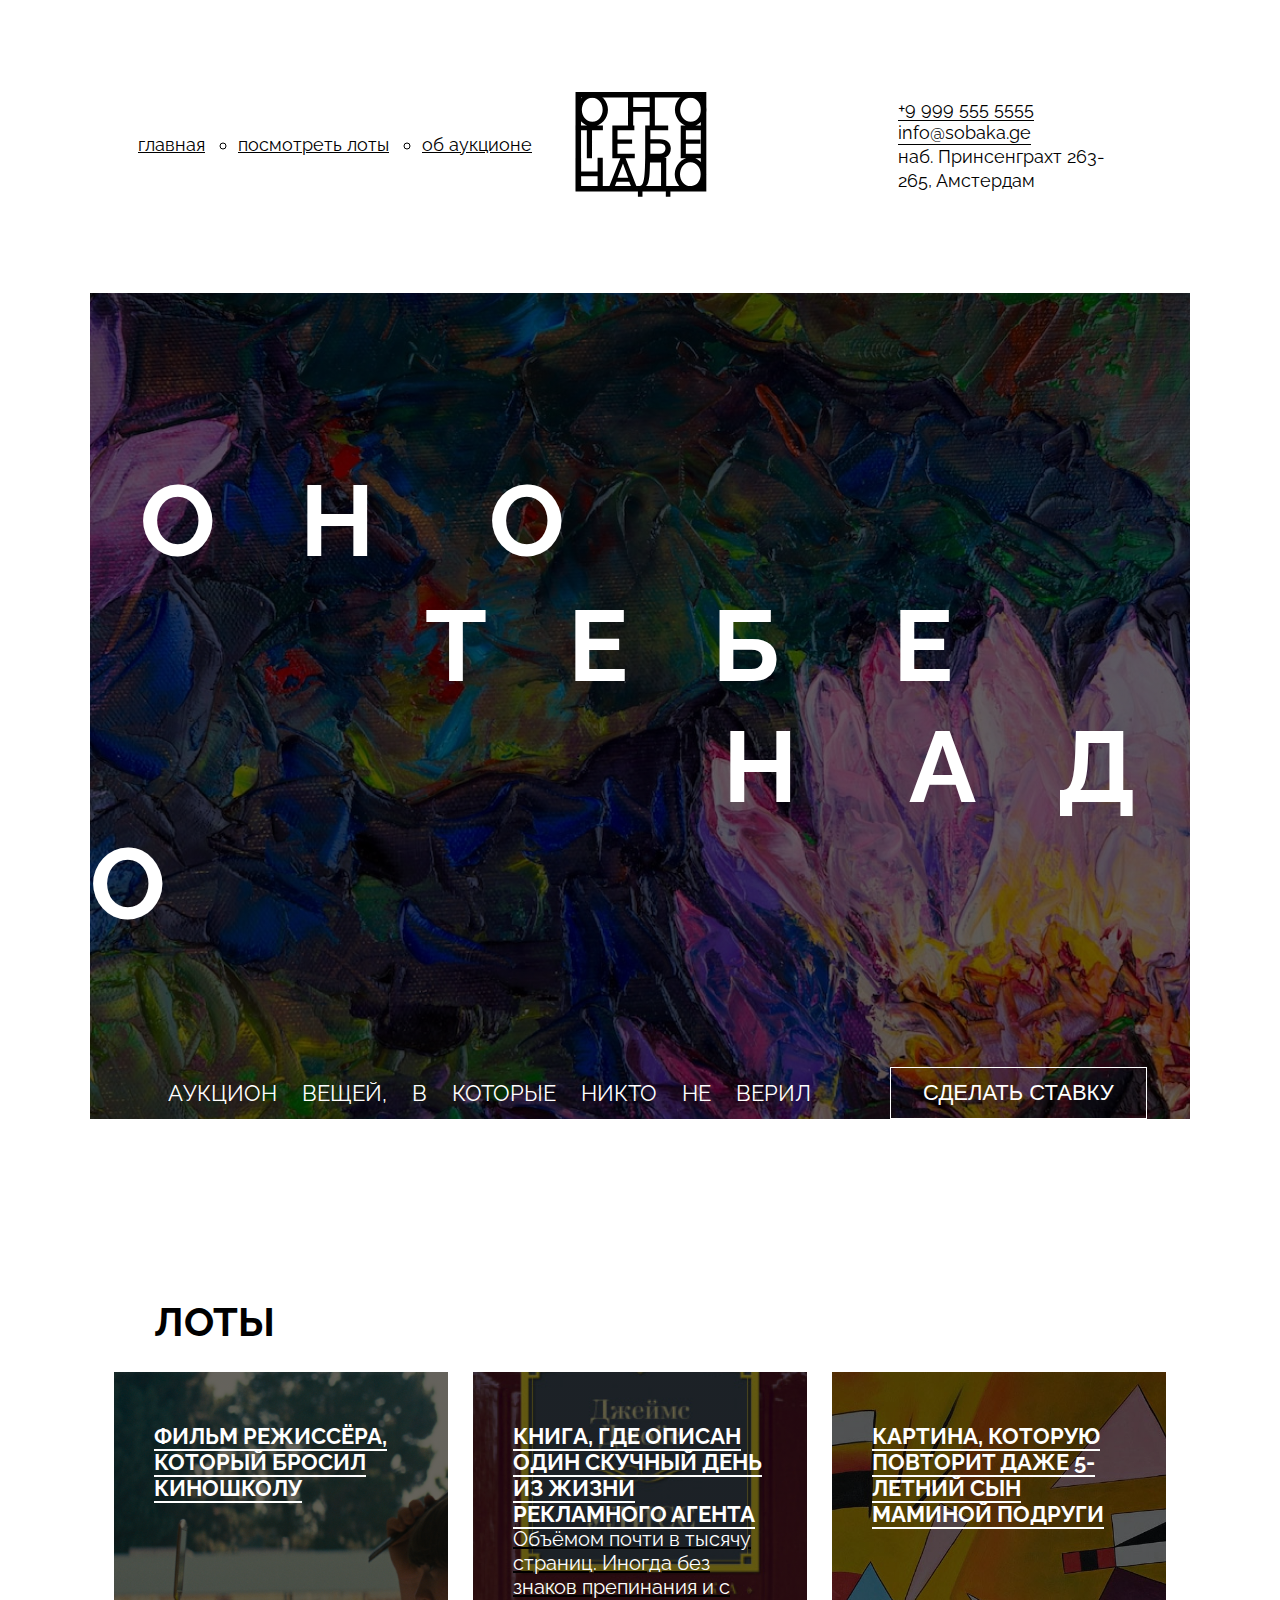
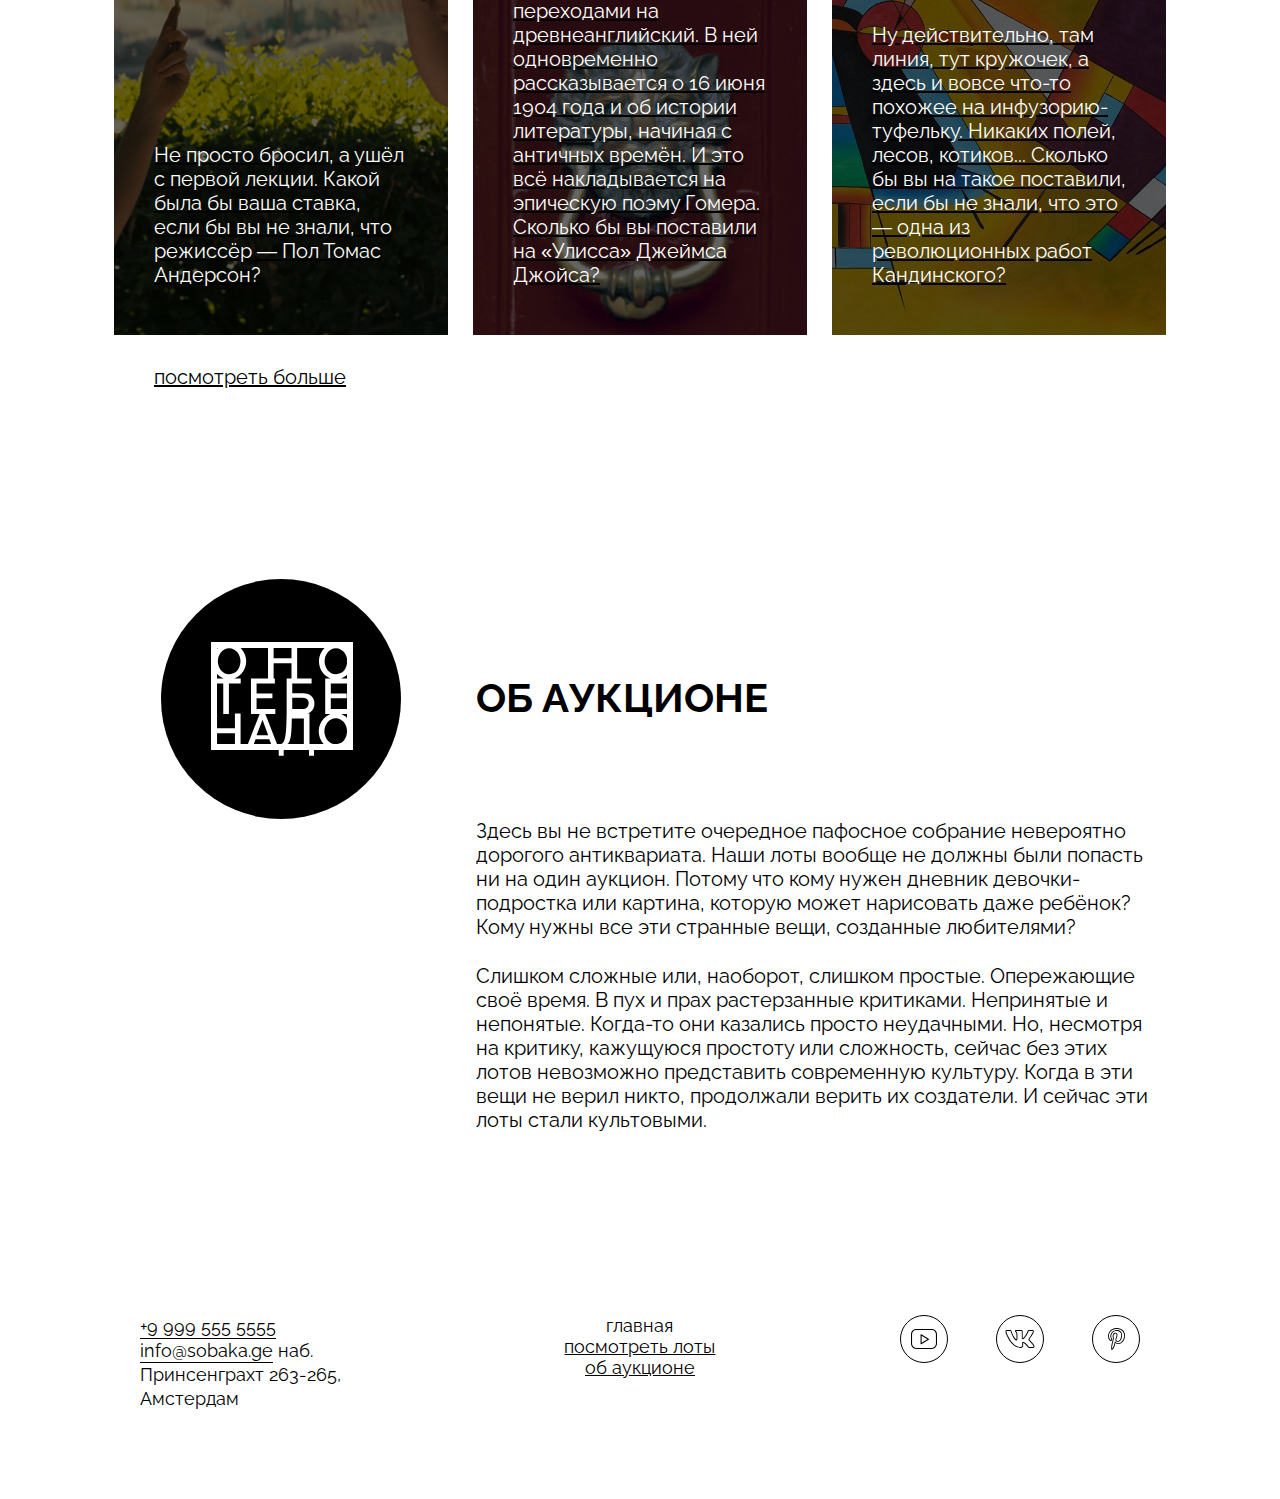
==== commit 23e97fa2: "ono-tebe-nado_third-review" ====
--- a/index.html
+++ b/index.html
@@ -9,41 +9,46 @@
     <link rel="stylesheet" href="./styles/global.css" />
     <link rel="stylesheet" href="./styles/style.css" />
   </head>
-  <body>
-    <main>    
-      <header class="header">
-        <nav>
-          <ul class="header_menu">
-            <li class=" delete_marker_and_underline"><a href="#0" >главная</a></li>          
-            <li class="lots_menu"><a href="#lots_id" >посмотреть лоты</a></li>          
-            <li class="lots_menu"><a href="#about_lots_id">об аукционе</a></li>
-          </ul>
-        </nav>
-          <a href="#0" class="logo_link">
-            <img class="header__logo" src="./images/logo-black.svg" alt="логотип">
-          </a>
-        <address class="contacts address header_contacts">
-          <a href="tel:+99995555555" class="link">+9 999 555 5555</a>
-          <a href="mailto:info@sobaka.ge" class="link">info@sobaka.ge</a>          
-          <p class="address">наб. Принсенграхт 263-265, Амстердам</p>
-         </address>        
-      </header>
+  <body>       
+    <header class="header">
+      <nav>
+        <ul class="header_menu">
+          <li class=" delete_marker_and_underline"><a href="#0" >главная</a></li>          
+          <li class="lots_menu"><a href="#lots_id" >посмотреть лоты</a></li>          
+          <li class="lots_menu"><a href="#about_lots_id">об аукционе</a></li>
+        </ul>
+      </nav>
+        <a href="#0" class="logo_link">
+          <img class="header__logo" src="./images/logo-black.svg" alt="логотип">
+        </a>
+      <address class="contacts address header_contacts">
+        <a href="tel:+99995555555" class="link">+9 999 555 5555</a>
+        <a href="mailto:info@sobaka.ge" class="link">info@sobaka.ge</a>          
+        <p class="address">наб. Принсенграхт 263-265, Амстердам</p>
+      </address>        
+    </header>
+    <main> 
       <section class="cover">        
         <h1 class="cover__title">
-          <span>
-          <span class="line_height">
-            <span class="ono">о<span class="big_interval">но</span>
-            </span><br>
-          <span class="tebe">
-            <span class="small_interval">
-              <span class="small_interval">те</span><span class="big_interval">бе</span>
+          <span class="interval small_interval">
+            <span class="line_height">
+              <span class="ono small_interval">о</span>
+              <span class="big_interval">н</span>
+              <span class="small_interval">о</span><br>              
+              <span class="tebe">                
+                <span class="small_interval">т</span>
+                <span class="small_interval">е</span>
+                <span class="big_interval">б</span>
+                <span class="small_interval">е</span>                
+              </span>
+            </span>
+            <span class="nado interval small_interval">
+              <span class="big_interval">н</span>
+              <span class="small_interval">а</span>
+              <span class="small_interval">д</span>
+              <span class="no_interval">о</span>
             </span>
           </span>
-        </span><br>
-          <span class="nado">
-            <span class="big_interval">на</span><span class="small_interval delete_last_interval">до</span>
-          </span>
-        </span>
         </h1>
         <div class="subline">
           <p>аукцион вещей, в которые никто не верил</p>
@@ -52,26 +57,26 @@
       </section>    
       <section class="lots_item_list" id="lots_id"> 
         <h2 class="lots_item_list_title">лоты</h2>               
-        <a href="#0" class="lot_card_link film_of_Thomas_Anderson">
-          <div class="lot_card">          
-          <h2 class="lots_title">Фильм режиссёра, который бросил киношколу</h2>
-          <p class="lots_text">Не просто бросил, а ушёл с первой лекции. Какой была бы ваша ставка, если бы вы не знали, что режиссёр — Пол Томас Андерсон?</p>
-        </div>
-      </a>
-      <a href="#0" class="lot_card_link book_of_James_Joyce">
-        <div class="lot_card">          
-          <h2 class="lots_title">Книга, где описан один скучный день из жизни рекламного агента</h2>
-          <p class="lots_text">Объёмом почти в тысячу страниц. Иногда без знаков препинания и с переходами на древнеанглийский. В ней одновременно рассказывается о 16 июня 1904 года и об истории литературы, начиная с античных времён. И это всё накладывается на эпическую поэму Гомера. Сколько бы вы поставили на «Улисса» Джеймса Джойса?</p>                   
-        </div>
-      </a>
-        <a href="#0" class="lot_card_link Kandinsky_picture">
-          <div class="lot_card">            
-            <h2 class="lots_title">Картина, которую повторит даже 5-летний сын маминой подруги</h2>
+        <a href="#0" class="delete_link_text-underline ">
+          <article class="lot_card film_of_Thomas_Anderson">          
+            <h3 class="lots_title">Фильм режиссёра, который бросил киношколу</h3>
+            <p class="lots_text">Не просто бросил, а ушёл с первой лекции. Какой была бы ваша ставка, если бы вы не знали, что режиссёр — Пол Томас Андерсон?</p>
+          </article>
+        </a>
+        <a href="#0" class="delete_link_text-underline">
+          <article class="lot_card book_of_James_Joyce">          
+            <h3 class="lots_title">Книга, где описан один скучный день из жизни рекламного агента</h3>
+            <p class="lots_text">Объёмом почти в тысячу страниц. Иногда без знаков препинания и с переходами на древнеанглийский. В ней одновременно рассказывается о 16 июня 1904 года и об истории литературы, начиная с античных времён. И это всё накладывается на эпическую поэму Гомера. Сколько бы вы поставили на «Улисса» Джеймса Джойса?</p>                   
+          </article>
+        </a>
+        <a href="#0" class="delete_link_text-underline">
+          <article class="lot_card Kandinsky_picture">            
+            <h3 class="lots_title">Картина, которую повторит даже 5-летний сын маминой подруги</h3>
             <p class="lots_text">Ну действительно, там линия, тут кружочек, а здесь и вовсе что-то похожее на инфузорию-туфельку. Никаких полей, лесов, котиков... Сколько бы вы на такое поставили, если бы не знали, что это — одна из революционных работ Кандинского?</p>         
-          </div>
-      </a> 
+          </article>
+        </a> 
       </section>      
-    <a href="#lots_id" class="lots__look-more-link">посмотреть больше</a>
+      <a href="#lots_id" class="lots__look-more-link">посмотреть больше</a>
       <section class="about" id="about_lots_id">                 
         <div class="circle">
           <img src="./images/logo-white.svg" alt="логотип" class="white_logo">
@@ -81,27 +86,23 @@
           <p class="article second_article">Слишком сложные или, наоборот, слишком простые. Опережающие своё время. В пух и прах растерзанные критиками. Непринятые и непонятые. Когда-то они казались просто неудачными. Но, несмотря
         на критику, кажущуюся простоту или сложность, сейчас без этих лотов невозможно представить современную культуру. Когда в эти вещи не верил никто, продолжали верить их создатели. И сейчас эти лоты стали культовыми.</p>
       </section> 
-      <footer class="footer">
-        <address class="contacts footer_contacts">
-          <a href="tel:+99995555555" class="link">+9 999 555 5555</a>
-          <a href="mailto:info@sobaka.ge" class="link">info@sobaka.ge</a><br>       
-          <a href="#0" class="address">наб. Принсенграхт 263-265, Амстердам</a>
+    </main>   
+    <footer class="footer">
+      <address class="address contacts footer_contacts">
+        <a href="tel:+99995555555" class="link">+9 999 555 5555</a>
+        <a href="mailto:info@sobaka.ge" class="link">info@sobaka.ge</a>     
+        <a href="#0" class="address">наб. Принсенграхт 263-265, Амстердам</a>
       </address>      
-        <nav class="footer_menu">
-          <a href="#top" class="delete_marker_and_underline footer_main_menu">главная</a>
-          <a href="#lots_id">
-            <p class="footer_lots_menu">посмотреть лоты</p>
-          </a>          
-          <a href="#about_lots_id">
-            <p class="footer_lots_menu">об аукционе</p>
-          </a>
-        </nav>
+      <nav class="footer_menu">
+        <a href="#top" class="delete_marker_and_underline footer_main_menu">главная</a>
+        <a href="#lots_id" class="footer_lots_menu">посмотреть лоты</a>          
+        <a href="#about_lots_id" class="footer_lots_menu">об аукционе</a>
+      </nav>
         <div class="logos">
           <a href="https://www.youtube.com/"><img src="./images/yt.svg" alt="лотип Ютуба" class="socials_logo"></a>
           <a href="https://vk.com"><img src="./images/vk.svg" alt="Вконтакте" class="socials_logo"></a>
           <a href="https://ru.pinterest.com/"><img src="./images/pinterest.svg" alt="логотип Пинтерест" class="socials_logo"></a>
         </div>      
-      </footer> 
-    </main>             
+    </footer>                
   </body>
 </html>
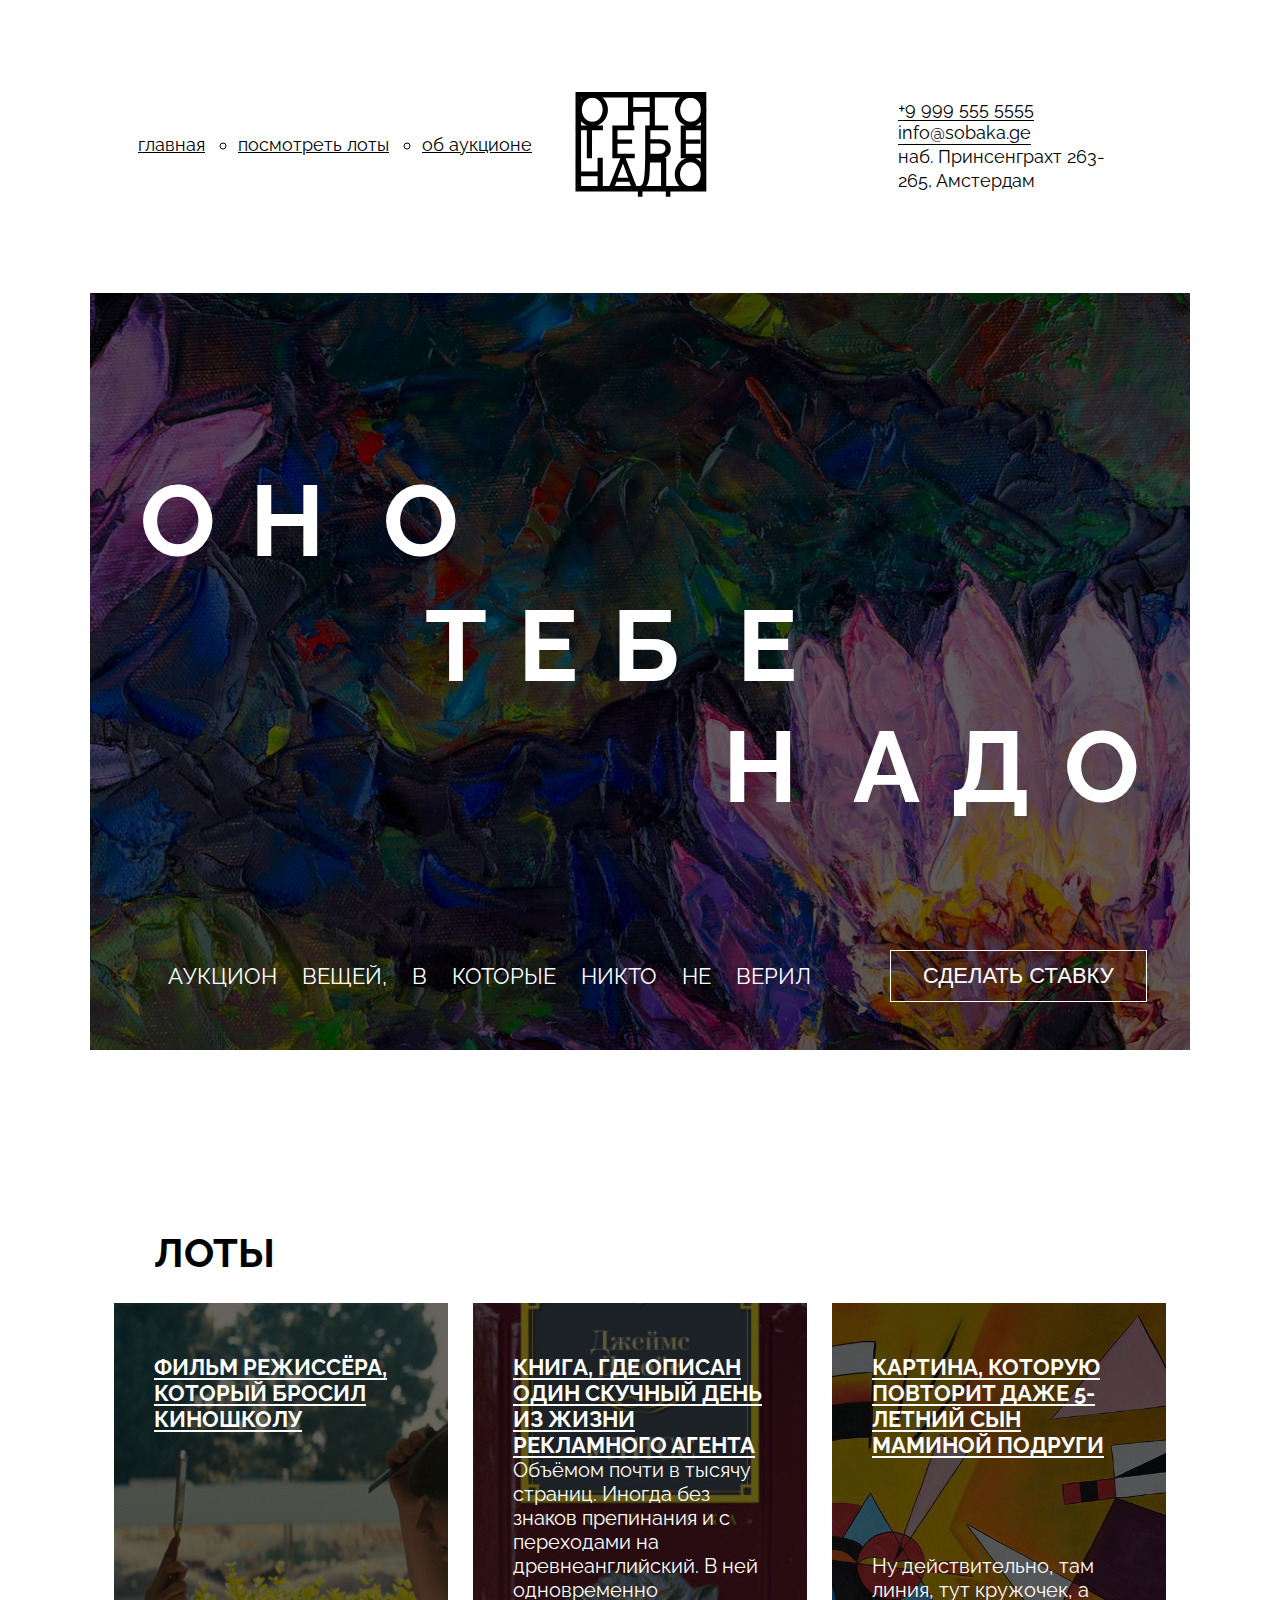
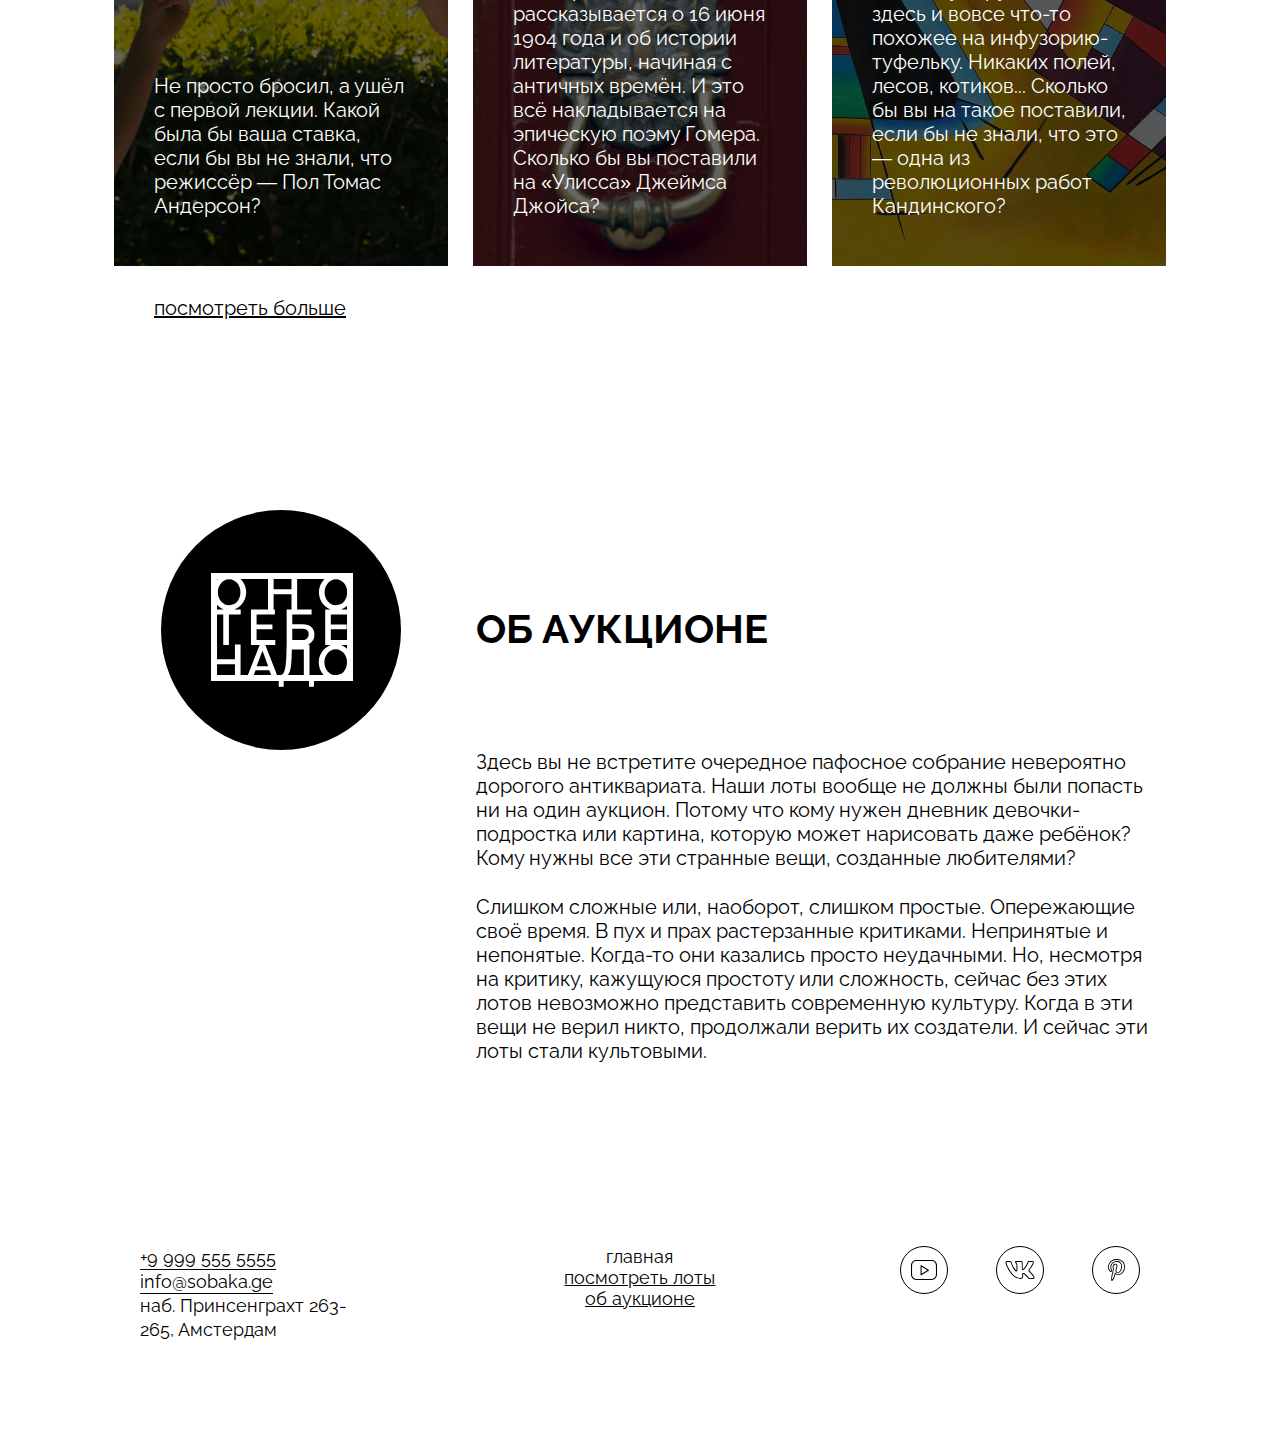
==== commit 15b737db: "ono-tebe-nado-third-review" ====
--- a/index.html
+++ b/index.html
@@ -30,7 +30,7 @@
     <main> 
       <section class="cover">        
         <h1 class="cover__title">
-          <span class="interval small_interval">
+          <div class="interval small_interval">
             <span class="line_height">
               <span class="ono small_interval">о</span>
               <span class="big_interval">н</span>
@@ -42,13 +42,13 @@
                 <span class="small_interval">е</span>                
               </span>
             </span>
-            <span class="nado interval small_interval">
+            <div class="nado interval small_interval">
               <span class="big_interval">н</span>
               <span class="small_interval">а</span>
               <span class="small_interval">д</span>
               <span class="no_interval">о</span>
-            </span>
-          </span>
+            </div>
+          </div>
         </h1>
         <div class="subline">
           <p>аукцион вещей, в которые никто не верил</p>
@@ -58,10 +58,10 @@
       <section class="lots_item_list" id="lots_id"> 
         <h2 class="lots_item_list_title">лоты</h2>               
         <a href="#0" class="delete_link_text-underline ">
-          <article class="lot_card film_of_Thomas_Anderson">          
+          <div class="lot_card film_of_Thomas_Anderson">          
             <h3 class="lots_title">Фильм режиссёра, который бросил киношколу</h3>
             <p class="lots_text">Не просто бросил, а ушёл с первой лекции. Какой была бы ваша ставка, если бы вы не знали, что режиссёр — Пол Томас Андерсон?</p>
-          </article>
+          </div>
         </a>
         <a href="#0" class="delete_link_text-underline">
           <article class="lot_card book_of_James_Joyce">          
@@ -78,9 +78,9 @@
       </section>      
       <a href="#lots_id" class="lots__look-more-link">посмотреть больше</a>
       <section class="about" id="about_lots_id">                 
-        <div class="circle">
+        <article class="circle">
           <img src="./images/logo-white.svg" alt="логотип" class="white_logo">
-        </div>  
+        </article>  
           <h2 class="about_title">об аукционе</h2>
           <p class="article first_article">Здесь вы не встретите очередное пафосное собрание невероятно дорогого антиквариата. Наши лоты вообще не должны были попасть ни на один аукцион. Потому что кому нужен дневник девочки-подростка или картина, которую может нарисовать даже ребёнок? Кому нужны все эти странные вещи, созданные любителями?</p>
           <p class="article second_article">Слишком сложные или, наоборот, слишком простые. Опережающие своё время. В пух и прах растерзанные критиками. Непринятые и непонятые. Когда-то они казались просто неудачными. Но, несмотря
--- a/styles/style.css
+++ b/styles/style.css
@@ -11,7 +11,7 @@
     margin-top: 92px;
     margin-left: 24px;
     margin-right: 24px;
-   }
+}
 
 .header_menu {
     display: flex;
@@ -44,6 +44,7 @@
 }
 
 .link {
+    display: block;
     text-underline-offset: 5px;
     text-decoration-skip-ink: none;
 }
@@ -60,7 +61,7 @@
 .address {   
     font-style: normal;
     text-decoration: none;
-  }
+}
 
 .header_contacts {
     margin-left: 184px;
@@ -85,6 +86,7 @@
     object-fit: cover;
     filter: brightness(40%);
 }
+
 .img_cover {
     height: 757px;
 }
@@ -98,16 +100,20 @@
     letter-spacing: 30px;   /* ниже отдельно прописаны line-height для каждого слова */
 }
 
+.interval {
+    display: inline-block;
+}
+
+.no_interval {    
+    letter-spacing: 0px;
+}
+
+.small_interval {
+    letter-spacing: 5px;
+} 
+
 .big_interval {
-    letter-spacing: 60px;
-}
-
-.small_interval {
-    letter-spacing: 30px;
-}
-
-.delete_last_interval {  /*удаляем интервал между "на" и "до"*/
-    margin-left: -30px;
+    letter-spacing: 29px;
 }
 
 .line_height {
@@ -124,7 +130,7 @@
     line-height: 100px;
 }
 
-.nado{
+.nado{   
     margin-left: 633px;
     line-height: 100px;
 }
@@ -171,6 +177,10 @@
     margin-bottom: 30px;
 }
 
+.delete_link_text-underline {
+    text-decoration: none;
+}
+
 .lots_item_list > :nth-child(1) {
     grid-column-start: 1;
     grid-column-end: 4;
@@ -180,8 +190,7 @@
     font-size: 40px;
     font-weight: 700;
     text-transform: uppercase;
-    margin-left: 40px;
-    
+    margin-left: 40px;    
     line-height: 47px;
 }
 
@@ -190,7 +199,21 @@
     max-width: 334px;
     display: flex;
     flex-direction: column;
-    justify-content: space-between;    
+    justify-content: space-between;
+    background-size: cover;
+    background-position: center;
+}
+
+.film_of_Thomas_Anderson {
+    background-image: linear-gradient(rgba(0,0,0,0.6),rgba(0,0,0,0.6)), url("../images/card-lot-01.jpg");
+}
+
+.book_of_James_Joyce {
+    background-image: linear-gradient(rgba(0,0,0,0.6),rgba(0,0,0,0.6)), url("../images/card-lot-02.jpg");
+}
+
+.Kandinsky_picture {
+    background-image: linear-gradient(rgba(0,0,0,0.6),rgba(0,0,0,0.6)), url("../images/card-lot-03.jpg");
 }
 
 .lots_title {
@@ -200,13 +223,12 @@
     line-height: 26px;
     color: white;
     text-decoration: underline;
-    text-underline-position: under;
+    text-underline-offset: 3px;
     text-transform: uppercase;
     margin: 51px 40px 0 40px;
 }
 
 .lots_text {
-    position: relative;
     font-size: 20px;
     font-weight: 400;
     line-height: 24px;
@@ -214,24 +236,6 @@
     align-self: flex-end;
     margin: 0px 40px 48px 40px;
     text-decoration: none;
-}
-
-.film_of_Thomas_Anderson {
-    background-image: linear-gradient(rgba(0,0,0,0.6),rgba(0,0,0,0.6)), url("../images/card-lot-01.jpg");
-    background-size: cover;
-    background-position: center;
-}
-
-.book_of_James_Joyce {
-    background-image: linear-gradient(rgba(0,0,0,0.6),rgba(0,0,0,0.6)), url("../images/card-lot-02.jpg");
-    background-size: cover;
-    background-position: center;
-}
-
-.Kandinsky_picture {
-    background-image: linear-gradient(rgba(0,0,0,0.6),rgba(0,0,0,0.6)), url("../images/card-lot-03.jpg");
-    background-size: cover;
-    background-position: center;
 }
 
 .lots__look-more-link{
@@ -255,7 +259,7 @@
     "white_logo about_title"
     ".  first_article"
     ".  second_article";
- }
+}
 
  .circle {
     grid-area: white_logo;
@@ -269,7 +273,7 @@
     margin-top: 35px;
     margin-left: 47px;
     margin-right: 72px;
- }
+}
 
 .white_logo {
     position: relative;
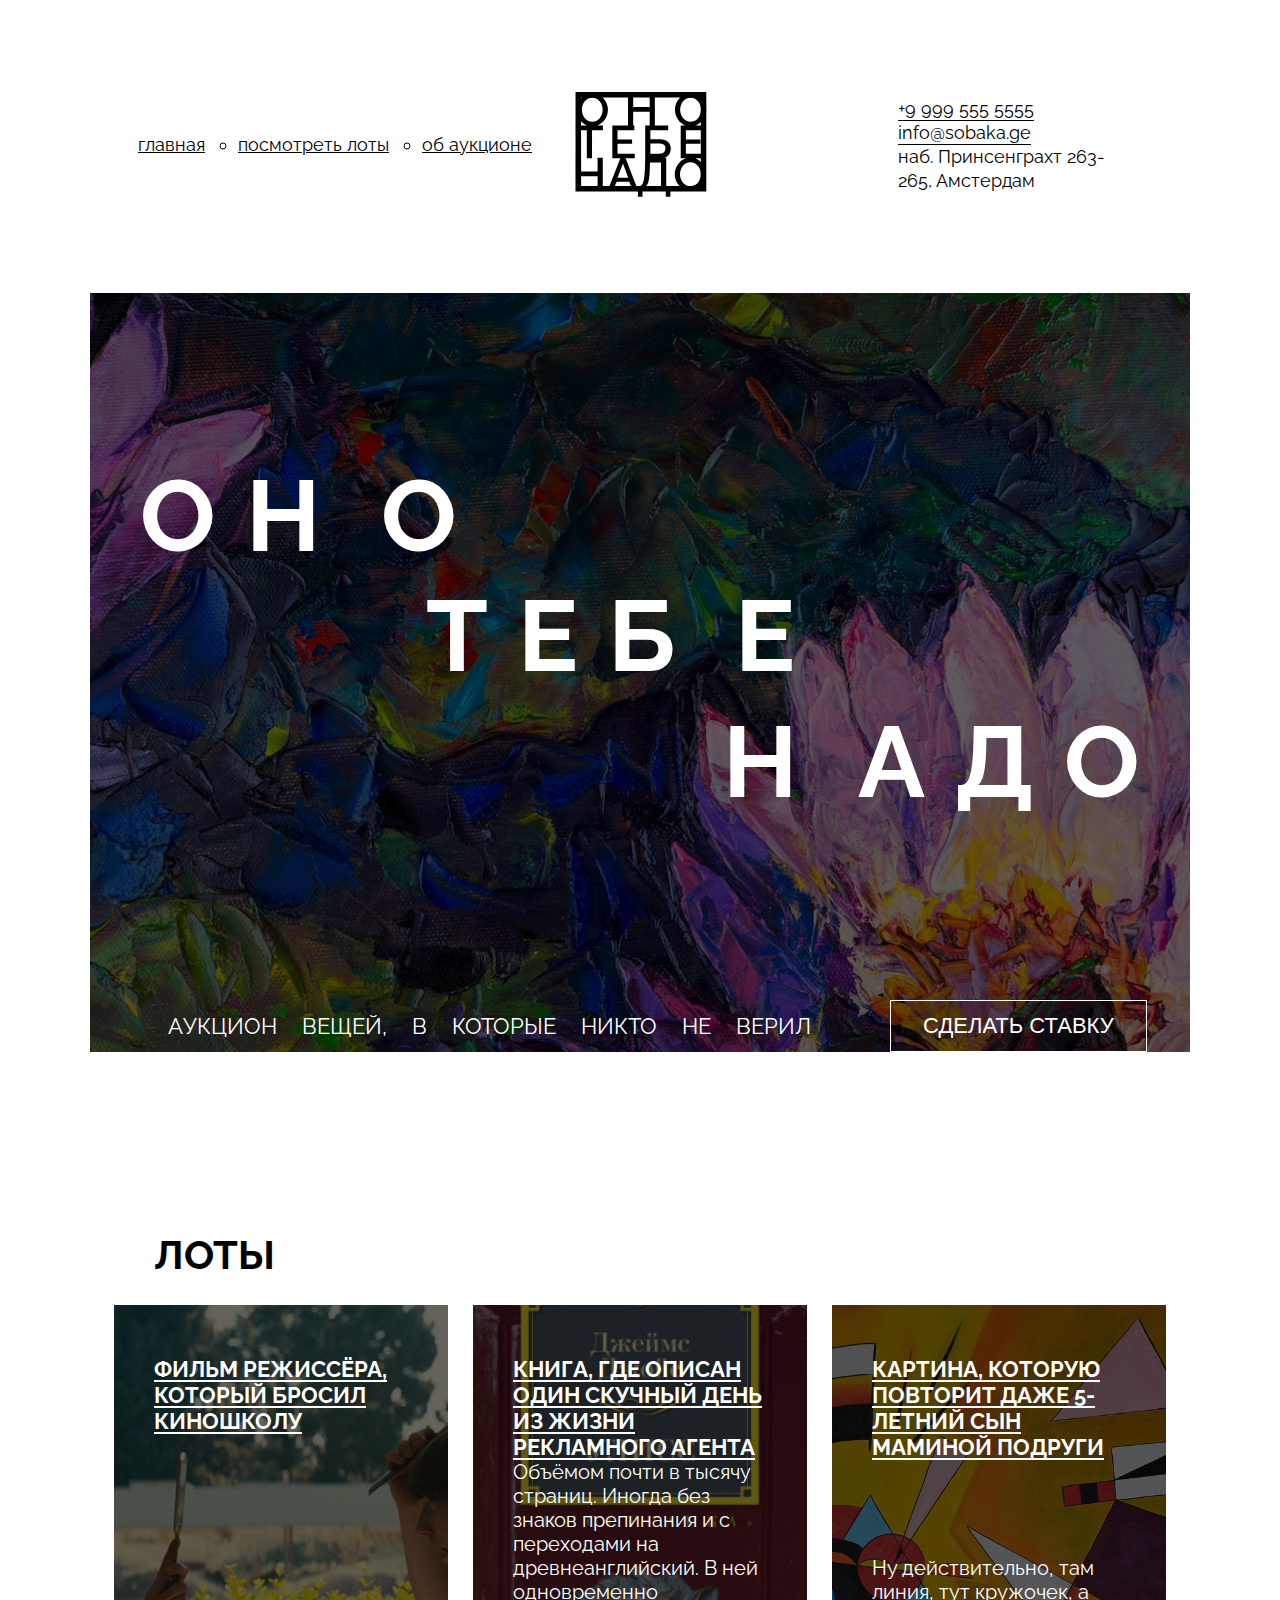
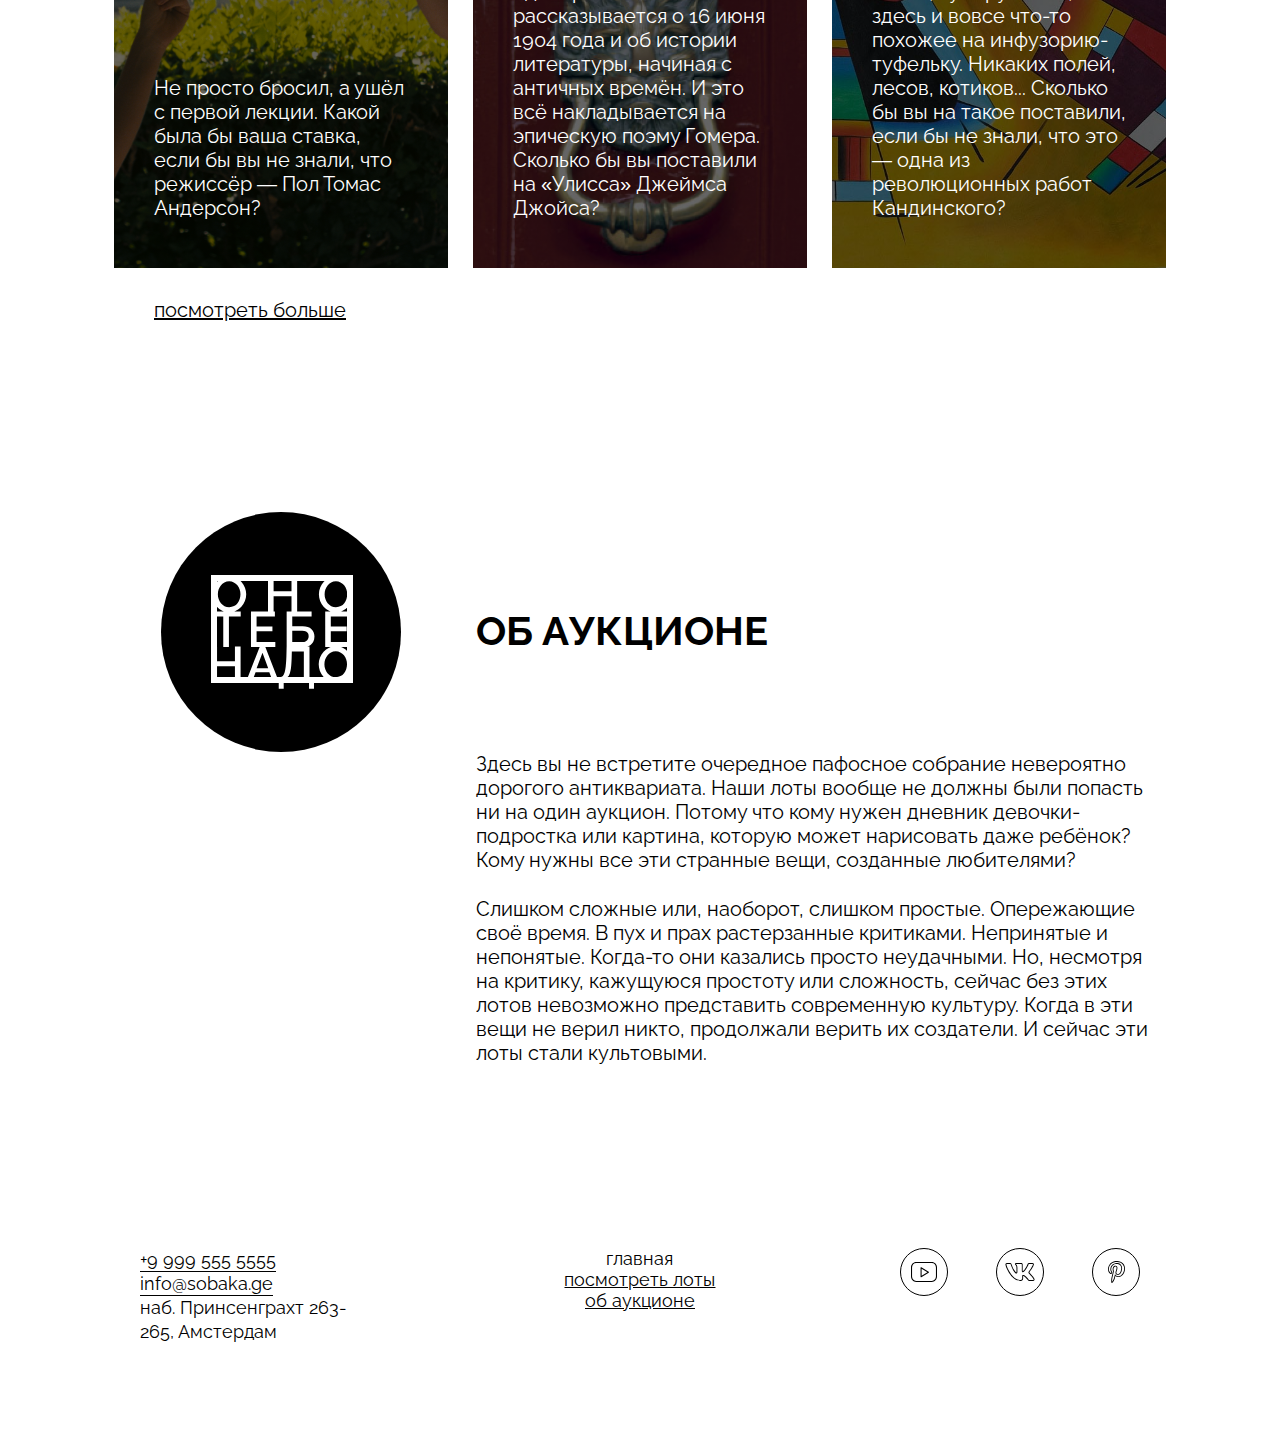
==== commit b506367e: "поправка cover-секции" ====
--- a/index.html
+++ b/index.html
@@ -28,59 +28,56 @@
       </address>        
     </header>
     <main> 
-      <section class="cover">        
+
+      <section class="cover">
+        <div class="overlay"></div>        
         <h1 class="cover__title">
-          <div class="interval small_interval">
-            <span class="line_height">
-              <span class="ono small_interval">о</span>
-              <span class="big_interval">н</span>
-              <span class="small_interval">о</span><br>              
-              <span class="tebe">                
-                <span class="small_interval">т</span>
-                <span class="small_interval">е</span>
-                <span class="big_interval">б</span>
-                <span class="small_interval">е</span>                
-              </span>
-            </span>
-            <div class="nado interval small_interval">
-              <span class="big_interval">н</span>
-              <span class="small_interval">а</span>
-              <span class="small_interval">д</span>
-              <span class="no_interval">о</span>
-            </div>
-          </div>
+          
+          <span>о<span class="big_interval">но</span></span>      
+          <span class="aligned-text aligned-text-center">те<span 
+            class="big_interval">бе</span></span>
+          <span class="aligned-text aligned-text-right"><span 
+            class="big_interval">н</span>ад<span 
+            class="no_interval">о</span></span> 
+            
         </h1>
         <div class="subline">
           <p>аукцион вещей, в которые никто не верил</p>
           <button class="bet-button">сделать ставку</button>
-        </div>        
+        
+        </div>            
       </section>    
       <section class="lots_item_list" id="lots_id"> 
-        <h2 class="lots_item_list_title">лоты</h2>               
+        <h2 class="lots_item_list_title">лоты</h2>
+
         <a href="#0" class="delete_link_text-underline ">
-          <div class="lot_card film_of_Thomas_Anderson">          
+          <article class="lot_card film_of_Thomas_Anderson">
+            <div class="overlay"></div>          
             <h3 class="lots_title">Фильм режиссёра, который бросил киношколу</h3>
             <p class="lots_text">Не просто бросил, а ушёл с первой лекции. Какой была бы ваша ставка, если бы вы не знали, что режиссёр — Пол Томас Андерсон?</p>
-          </div>
+          </article>
         </a>
+
         <a href="#0" class="delete_link_text-underline">
           <article class="lot_card book_of_James_Joyce">          
             <h3 class="lots_title">Книга, где описан один скучный день из жизни рекламного агента</h3>
             <p class="lots_text">Объёмом почти в тысячу страниц. Иногда без знаков препинания и с переходами на древнеанглийский. В ней одновременно рассказывается о 16 июня 1904 года и об истории литературы, начиная с античных времён. И это всё накладывается на эпическую поэму Гомера. Сколько бы вы поставили на «Улисса» Джеймса Джойса?</p>                   
           </article>
         </a>
+
         <a href="#0" class="delete_link_text-underline">
           <article class="lot_card Kandinsky_picture">            
             <h3 class="lots_title">Картина, которую повторит даже 5-летний сын маминой подруги</h3>
             <p class="lots_text">Ну действительно, там линия, тут кружочек, а здесь и вовсе что-то похожее на инфузорию-туфельку. Никаких полей, лесов, котиков... Сколько бы вы на такое поставили, если бы не знали, что это — одна из революционных работ Кандинского?</p>         
           </article>
-        </a> 
+        </a>
+
       </section>      
       <a href="#lots_id" class="lots__look-more-link">посмотреть больше</a>
       <section class="about" id="about_lots_id">                 
-        <article class="circle">
+        <div class="circle">
           <img src="./images/logo-white.svg" alt="логотип" class="white_logo">
-        </article>  
+        </div>  
           <h2 class="about_title">об аукционе</h2>
           <p class="article first_article">Здесь вы не встретите очередное пафосное собрание невероятно дорогого антиквариата. Наши лоты вообще не должны были попасть ни на один аукцион. Потому что кому нужен дневник девочки-подростка или картина, которую может нарисовать даже ребёнок? Кому нужны все эти странные вещи, созданные любителями?</p>
           <p class="article second_article">Слишком сложные или, наоборот, слишком простые. Опережающие своё время. В пух и прах растерзанные критиками. Непринятые и непонятые. Когда-то они казались просто неудачными. Но, несмотря
@@ -105,4 +102,4 @@
         </div>      
     </footer>                
   </body>
-</html>
+</html>--- a/styles/style.css
+++ b/styles/style.css
@@ -69,6 +69,8 @@
 }
 
 .cover {
+    display: flex;
+    flex-direction: column;
     background-image: linear-gradient(rgba(0,0,0,0.6),rgba(0,0,0,0.6)), url("../images/cover.jpg");
     background-size: cover;
     background-position: center;
@@ -77,13 +79,14 @@
     min-height: 757px;
     width: 1100px;
     color: white;
-    text-transform: uppercase;
     margin: 96px 0 179px 0;
 }
 
 .overlay {
     position: absolute;
-    object-fit: cover;
+    inset: 0;
+    width: 100%;
+    height: 100%;
     filter: brightness(40%);
 }
 
@@ -92,47 +95,37 @@
 }
 
 .cover__title {
-    position: relative;
-    padding-top: 165px;
+    display: grid;
+    position: relative;
+    z-index: 4;
+    padding: 165px 50px 50px;
     margin-bottom: 125px;
     font-size: 100px;
     font-weight: 700;
-    letter-spacing: 30px;   /* ниже отдельно прописаны line-height для каждого слова */
-}
-
-.interval {
-    display: inline-block;
+    letter-spacing: 30px;
+    text-transform: uppercase;
+    line-height: 115px;   /* ниже отдельно прописаны line-height для каждого слова */
 }
 
 .no_interval {    
-    letter-spacing: 0px;
-}
-
-.small_interval {
-    letter-spacing: 5px;
-} 
+    letter-spacing: 0;
+}
 
 .big_interval {
-    letter-spacing: 29px;
-}
-
-.line_height {
-    line-height: 1.25;
-}
-
-.ono{
-    margin-left: 50px;
-    line-height: 115px;
-}
-
-.tebe{
-    margin-left: 335px;
-    line-height: 100px;
-}
-
-.nado{   
-    margin-left: 633px;
-    line-height: 100px;
+    letter-spacing: 60px;
+}
+
+.aligned-text {
+    display: block;
+    line-height: 126px;
+}
+
+.aligned-text-center {
+    text-align: center;
+}
+
+.aligned-text-right {
+    text-align: right;
 }
 
 .cover {
@@ -145,6 +138,7 @@
     justify-content: space-between;
     align-items: center;
     white-space: nowrap;
+    text-transform: uppercase;
     margin-left: 78px;
     font-weight: 400;
     font-size: 22px;
